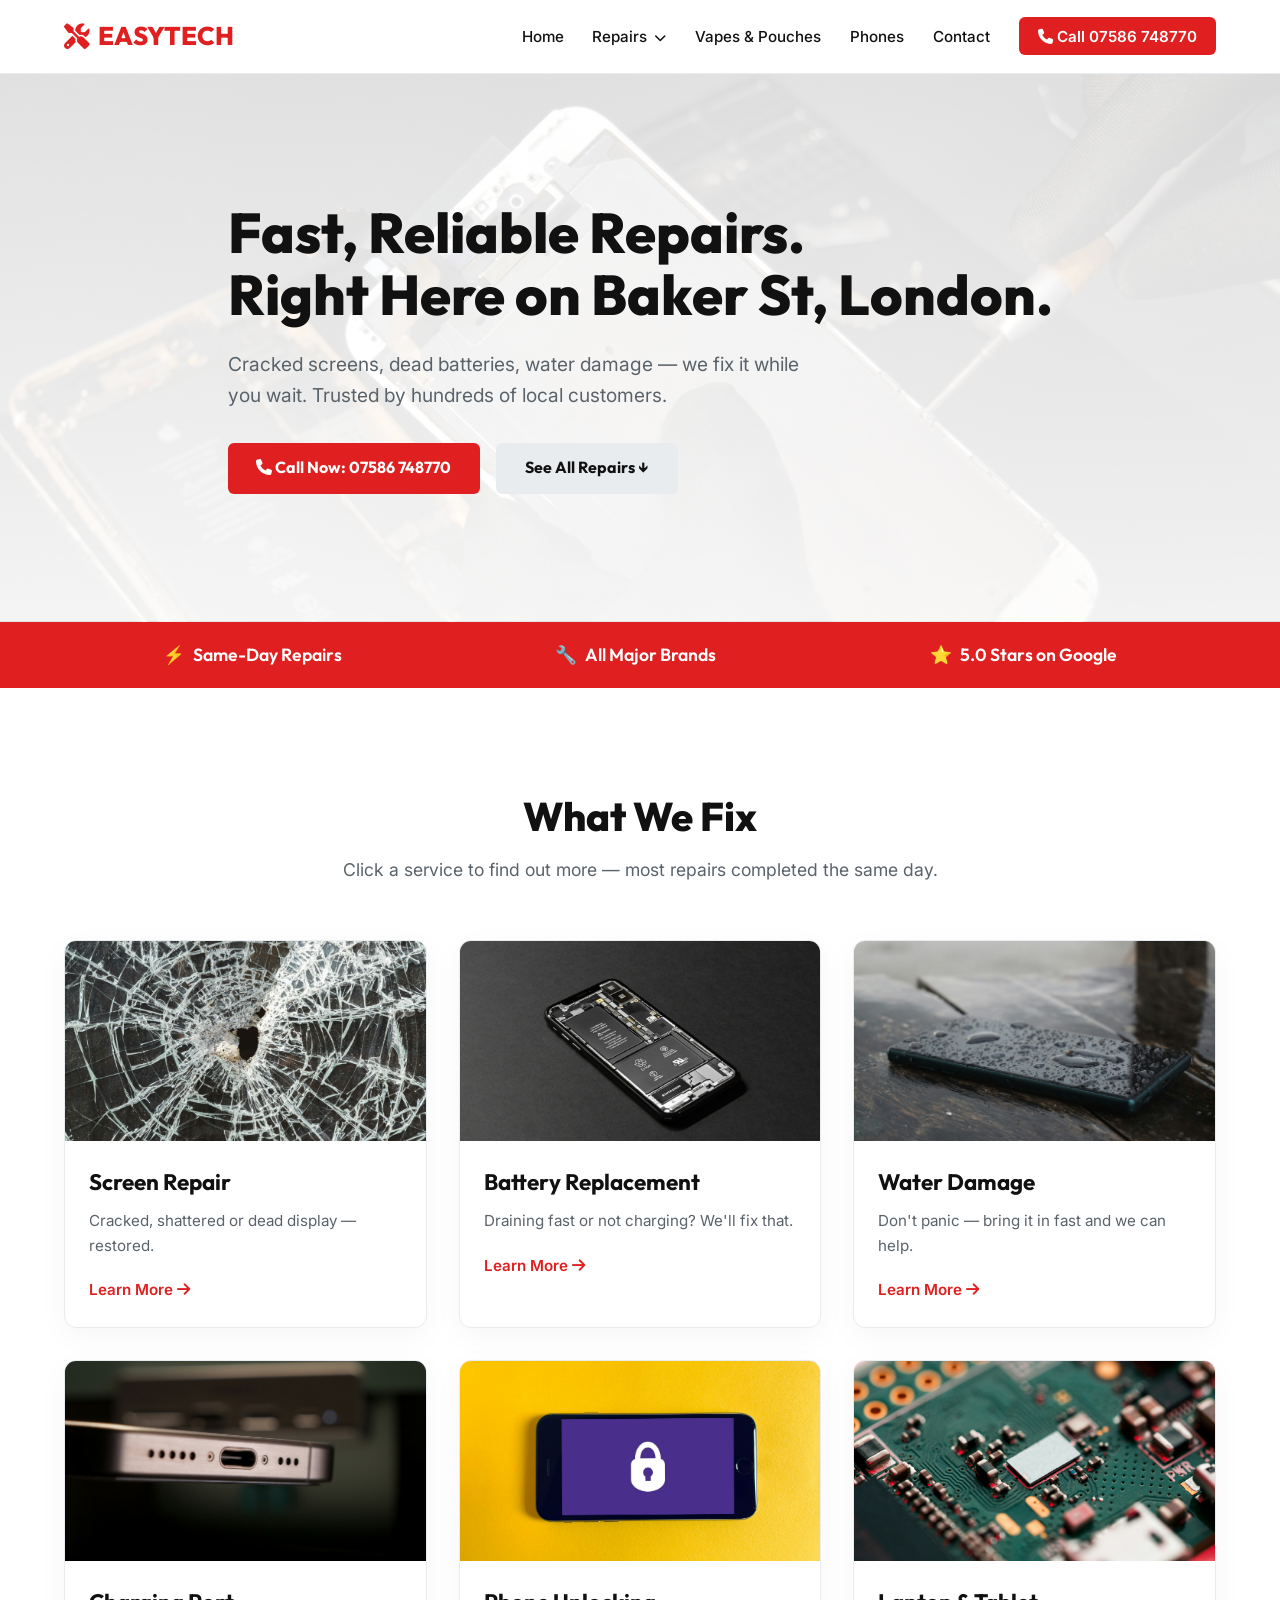
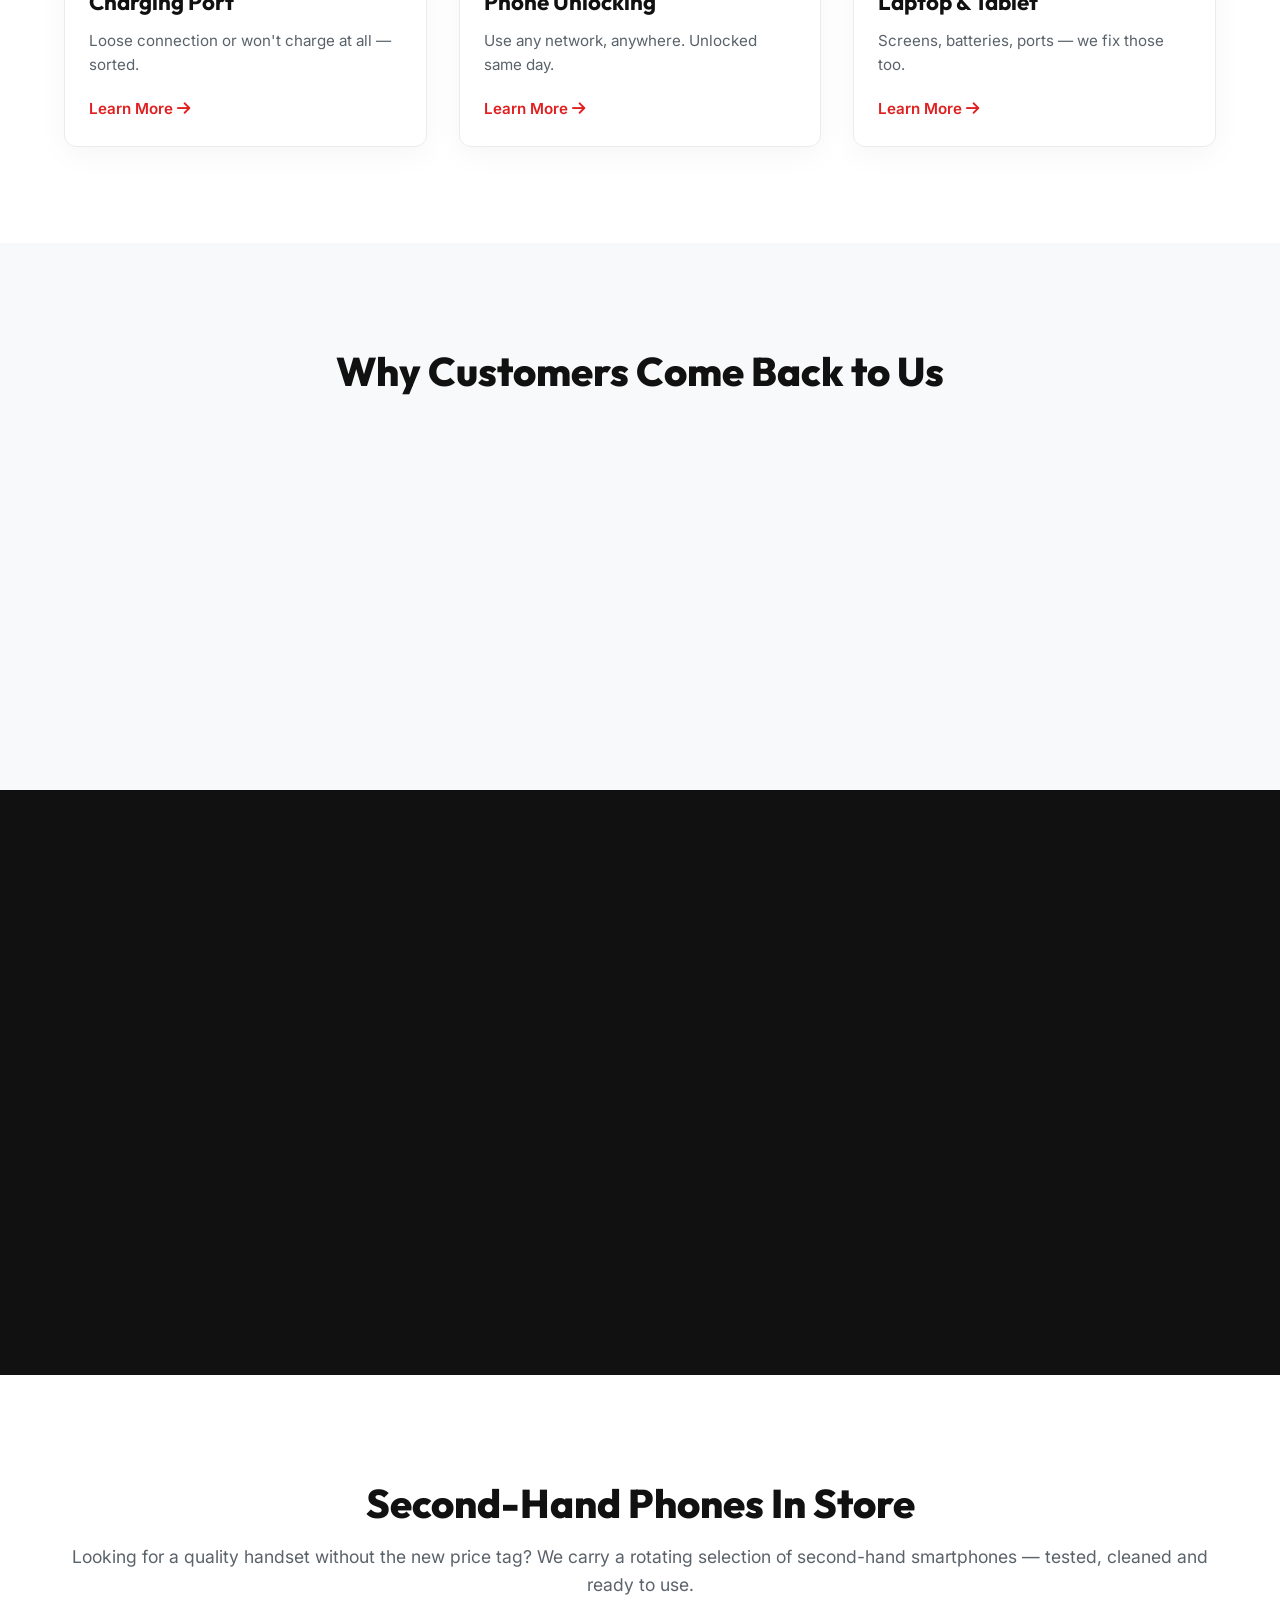
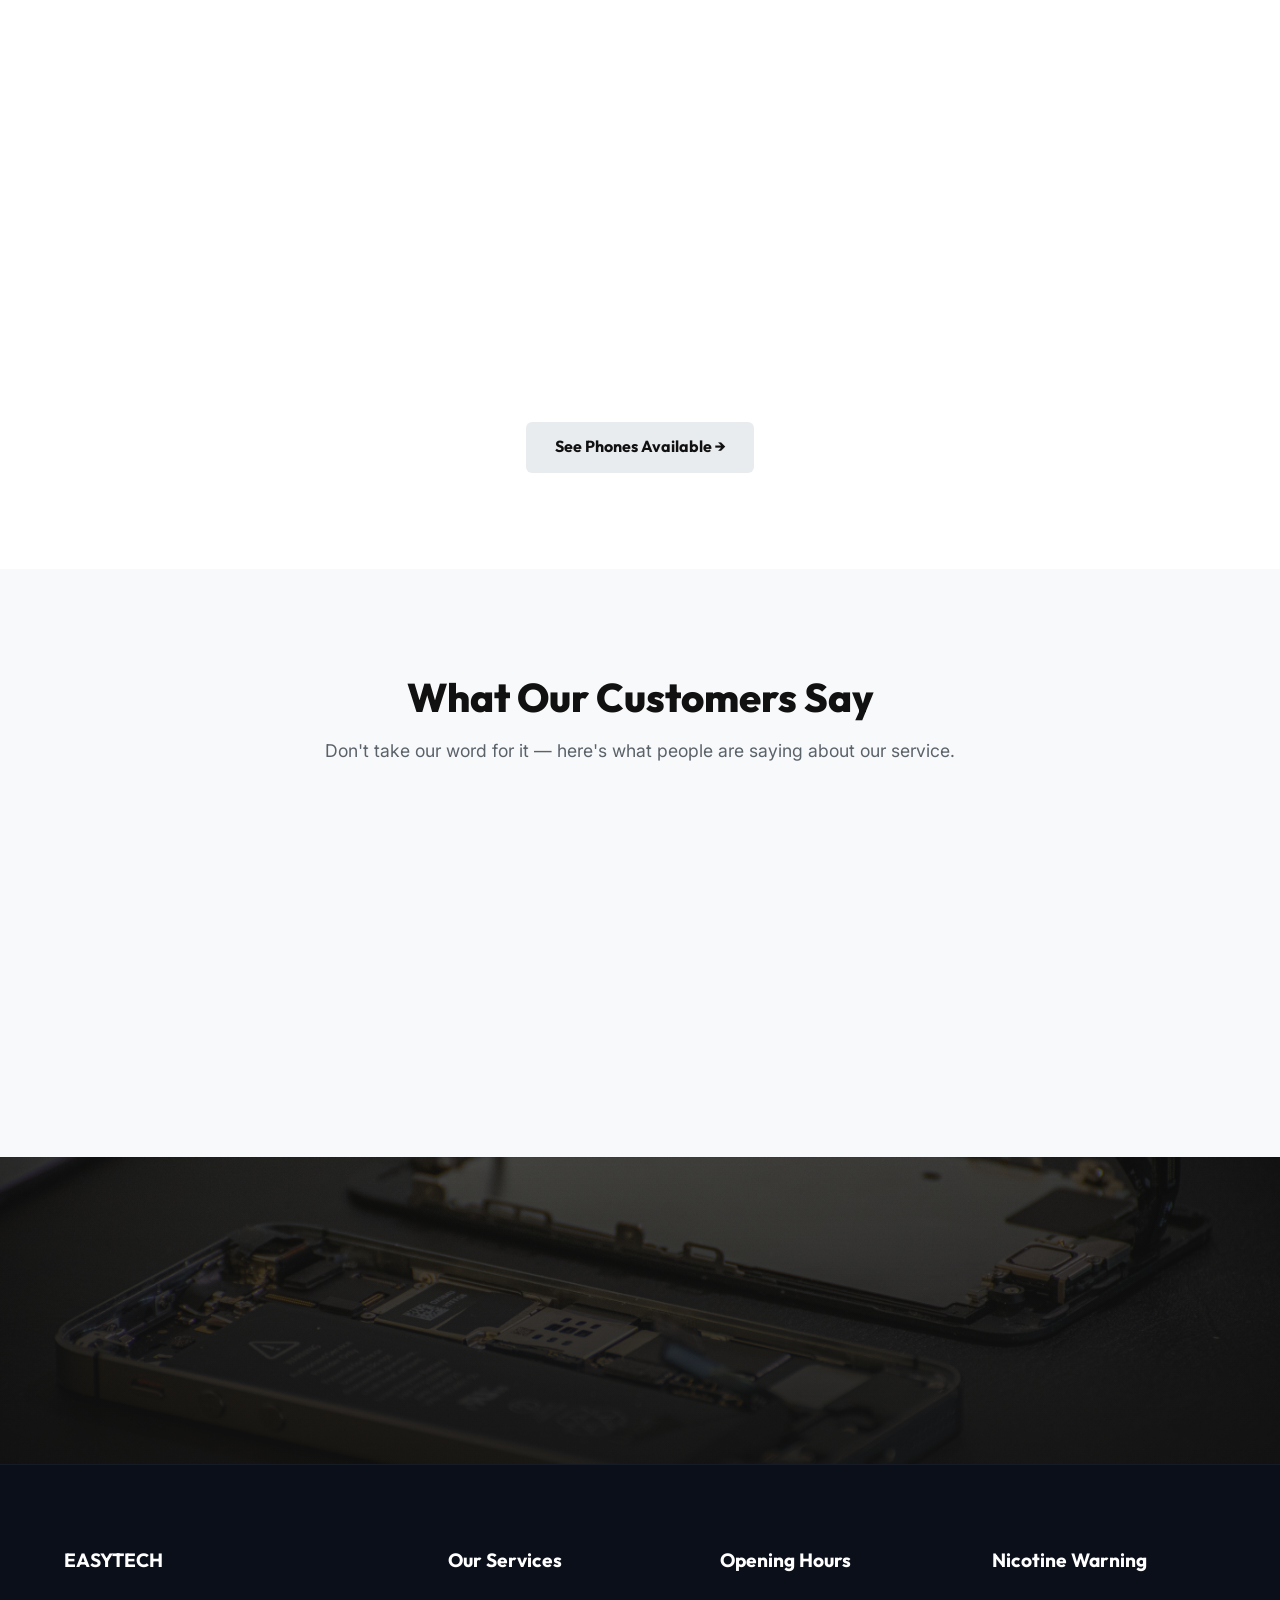
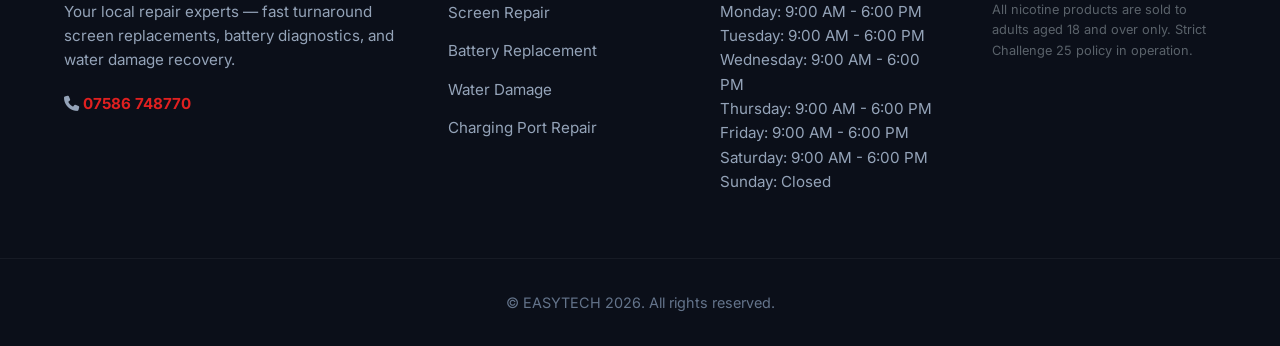
==== index.html @ 38d4f820 "Initial commit" ====
<!DOCTYPE html>
<html lang="en">
<head>
    <meta charset="UTF-8">
    <meta name="viewport" content="width=device-width, initial-scale=1.0">
    <title>Home | EASYTECH Tech Repairs Baker St, London</title>
    <link rel="stylesheet" href="styles.css">
    <link href="https://fonts.googleapis.com/css2?family=Inter:wght@300;400;500;600;700&family=Outfit:wght@400;500;600;700;800&display=swap" rel="stylesheet">
    <link rel="stylesheet" href="https://cdnjs.cloudflare.com/ajax/libs/font-awesome/6.4.0/css/all.min.css">
</head>
<body>

    <nav class="navbar">
        <div class="container nav-container">
            <a href="index.html" class="logo"><i class="fa-solid fa-screwdriver-wrench"></i> EASYTECH</a>
            <ul class="nav-links" id="navLinks">
                <li><a href="index.html">Home</a></li>
                <li class="dropdown">
                    <a href="#">Repairs <i class="fa-solid fa-chevron-down" style="font-size:0.75rem; margin-left:3px;"></i></a>
                    <ul class="dropdown-menu">
                        <li><a href="screen-repair.html">Screen Repair</a></li>
                        <li><a href="battery-replacement.html">Battery Replacement</a></li>
                        <li><a href="water-damage.html">Water Damage</a></li>
                        <li><a href="charging-port.html">Charging Port Repair</a></li>
                        <li><a href="phone-unlocking.html">Phone Unlocking</a></li>
                        <li><a href="laptop-tablet.html">Laptop & Tablet Repair</a></li>
                    </ul>
                </li>
                <li><a href="vapes-pouches.html">Vapes & Pouches</a></li>
                <li><a href="phones-in-store.html">Phones</a></li>
                <li><a href="contact.html">Contact</a></li>
                <li><a href="tel:07586748770" class="nav-cta"><i class="fa-solid fa-phone"></i> Call 07586 748770</a></li>
            </ul>
            <div class="hamburger" id="hamburger"><i class="fa-solid fa-bars"></i></div>
        </div>
    </nav>

    <section class="hero" style="background-image: linear-gradient(rgba(255,255,255,0.85), rgba(255,255,255,0.95)), url('repair-hero.jpg');">
        <div class="container hero-container-layout">
            <div class="hero-text reveal">
                <h1>Fast, Reliable Repairs.<br>Right Here on Baker St, London.</h1>
                <p class="subheadline">Cracked screens, dead batteries, water damage — we fix it while you wait. Trusted by hundreds of local customers.</p>
                <div class="hero-actions">
                    <a href="tel:07586748770" class="btn btn-primary"><i class="fa-solid fa-phone"></i> Call Now: 07586 748770</a>
                    <a href="#services" class="btn btn-secondary">See All Repairs ↓</a>
                </div>
            </div>
        </div>
    </section>

    <div class="trust-bar">
        <div class="container trust-grid">
            <div class="trust-item"><span class="trust-icon">⚡</span> Same-Day Repairs</div>
            <div class="trust-item"><span class="trust-icon">🔧</span> All Major Brands</div>
            <div class="trust-item"><span class="trust-icon">⭐</span> 5.0 Stars on Google</div>
        </div>
    </div>

    <section id="services" class="services-section">
        <div class="container">
            <h2 class="section-title">What We Fix</h2>
            <p class="section-subtitle">Click a service to find out more — most repairs completed the same day.</p>
            <div class="services-grid">
                <a href="screen-repair.html" class="service-card reveal">
                    <div class="card-img-container"><img src="cracked-screen.jpg" alt="Screen Repair"></div>
                    <div class="card-body">
                        <h3>Screen Repair</h3>
                        <p>Cracked, shattered or dead display — restored.</p>
                        <span class="card-link">Learn More <i class="fa-solid fa-arrow-right"></i></span>
                    </div>
                </a>
                <a href="battery-replacement.html" class="service-card reveal" style="transition-delay: 0.1s">
                    <div class="card-img-container"><img src="battery-repair.jpg" alt="Battery Replacement"></div>
                    <div class="card-body">
                        <h3>Battery Replacement</h3>
                        <p>Draining fast or not charging? We'll fix that.</p>
                        <span class="card-link">Learn More <i class="fa-solid fa-arrow-right"></i></span>
                    </div>
                </a>
                <a href="water-damage.html" class="service-card reveal" style="transition-delay: 0.2s">
                    <div class="card-img-container"><img src="water-damage.jpg" alt="Water Damage"></div>
                    <div class="card-body">
                        <h3>Water Damage</h3>
                        <p>Don't panic — bring it in fast and we can help.</p>
                        <span class="card-link">Learn More <i class="fa-solid fa-arrow-right"></i></span>
                    </div>
                </a>
                <a href="charging-port.html" class="service-card reveal">
                    <div class="card-img-container"><img src="charging-port.jpg" alt="Charging Port"></div>
                    <div class="card-body">
                        <h3>Charging Port</h3>
                        <p>Loose connection or won't charge at all — sorted.</p>
                        <span class="card-link">Learn More <i class="fa-solid fa-arrow-right"></i></span>
                    </div>
                </a>
                <a href="phone-unlocking.html" class="service-card reveal" style="transition-delay: 0.1s">
                    <div class="card-img-container"><img src="unlock-phone.jpg" alt="Phone Unlocking"></div>
                    <div class="card-body">
                        <h3>Phone Unlocking</h3>
                        <p>Use any network, anywhere. Unlocked same day.</p>
                        <span class="card-link">Learn More <i class="fa-solid fa-arrow-right"></i></span>
                    </div>
                </a>
                <a href="laptop-tablet.html" class="service-card reveal" style="transition-delay: 0.2s">
                    <div class="card-img-container"><img src="circuit-board.jpg" alt="Laptop & Tablet Repair"></div>
                    <div class="card-body">
                        <h3>Laptop & Tablet</h3>
                        <p>Screens, batteries, ports — we fix those too.</p>
                        <span class="card-link">Learn More <i class="fa-solid fa-arrow-right"></i></span>
                    </div>
                </a>
            </div>
        </div>
    </section>

    <section class="why-us bg-light">
        <div class="container">
            <h2 class="section-title">Why Customers Come Back to Us</h2>
            <div class="why-grid">
                <div class="why-card reveal">
                    <div class="why-icon">⚡</div>
                    <h3>Same-Day Service</h3>
                    <p>Most repairs are done within the hour. We know you can't be without your phone.</p>
                </div>
                <div class="why-card reveal" style="transition-delay: 0.1s">
                    <div class="why-icon">🔧</div>
                    <h3>Quality Parts Only</h3>
                    <p>We use premium replacement parts on every repair — no cheap substitutes.</p>
                </div>
                <div class="why-card reveal" style="transition-delay: 0.2s">
                    <div class="why-icon">⭐</div>
                    <h3>No Fix, No Fee</h3>
                    <p>We diagnose for free. If we can't fix it, you don't pay a penny.</p>
                </div>
            </div>
        </div>
    </section>

    <section class="vapes-teaser bg-dark">
        <div class="container vapes-teaser-grid reveal">
            <div class="vapes-teaser-text">
                <span class="badge">In Store Products</span>
                <h2>Vapes & Nicotine Pouches</h2>
                <p>We stock all the major brands — Lost Mary, IVG, Elf, Nordic Spirit, Velo, Pablo, ZYN and more. Smoke-free alternatives and disposable vapes available in store.</p>
                <a href="vapes-pouches.html" class="btn btn-primary">Browse What's In Store →</a>
                <p class="disclaimer">Nicotine products are for adults aged 18 and over only. Challenge 25 policy in operation.</p>
            </div>
            <div class="vapes-teaser-images">
                <img src="Lost Mary reuse.jpg" alt="Lost Mary Vapes" class="rounded">
                <img src="IVG Reuse 1.jpg" alt="IVG Vapes" class="rounded">
            </div>
        </div>
    </section>

    <section class="phones-teaser">
        <div class="container text-center">
            <h2 class="section-title">Second-Hand Phones In Store</h2>
            <p class="section-subtitle">Looking for a quality handset without the new price tag? We carry a rotating selection of second-hand smartphones — tested, cleaned and ready to use.</p>
            <div class="phones-teaser-grid reveal">
                <div class="phone-teaser-card"><img src="Iphone 17 pro max.webp" alt="iPhone 17 Pro Max"><h4>iPhone 17 Pro Max</h4></div>
                <div class="phone-teaser-card"><img src="Samsung s26 ultra.webp" alt="Samsung S26 Ultra"><h4>Samsung S26 Ultra</h4></div>
                <div class="phone-teaser-card"><img src="Google Pixel 10a.webp" alt="Google Pixel 10a"><h4>Google Pixel 10a</h4></div>
            </div>
            <a href="phones-in-store.html" class="btn btn-secondary mt-4">See Phones Available →</a>
        </div>
    </section>

    <section class="reviews bg-light">
        <div class="container">
            <h2 class="section-title">What Our Customers Say</h2>
            <p class="section-subtitle">Don't take our word for it — here's what people are saying about our service.</p>
            <div class="reviews-grid">
                <div class="review-card reveal">
                    <p>"Excellent service! They replaced my cracked iPhone screen in less than 30 minutes. Extremely professional staff and reasonable prices."</p>
                    <div class="reviewer">- Sarah M. <span class="stars">⭐⭐⭐⭐⭐</span></div>
                </div>
                <div class="review-card reveal" style="transition-delay: 0.1s">
                    <p>"I thought my phone was completely dead after dropping it in water, but these guys saved it. Free diagnostic and very honest advice."</p>
                    <div class="reviewer">- David L. <span class="stars">⭐⭐⭐⭐⭐</span></div>
                </div>
                <div class="review-card reveal" style="transition-delay: 0.2s">
                    <p>"Great place for both phone repairs and vape products. Helpful staff and wide variety of products in stock. Highly recommended."</p>
                    <div class="reviewer">- James K. <span class="stars">⭐⭐⭐⭐⭐</span></div>
                </div>
            </div>
        </div>
    </section>

    <section class="final-cta bg-dark text-center" style="background-image: linear-gradient(rgba(17,17,17,0.7), rgba(17,17,17,0.9)), url('technician.jpg'); background-size: cover; background-position: center;">
        <div class="container reveal">
            <h2>Ready to Get Your Device Fixed?</h2>
            <p>Walk in or call ahead — we'll have it sorted before you know it.</p>
            <a href="tel:07586748770" class="btn btn-primary"><i class="fa-solid fa-phone"></i> Call 07586 748770</a>
        </div>
    </section>

    <footer class="footer">
        <div class="container footer-grid">
            <div class="footer-col">
                <h3>EASYTECH</h3>
                <p>Your local repair experts — fast turnaround screen replacements, battery diagnostics, and water damage recovery.</p>
                <p class="phone-display"><i class="fa-solid fa-phone"></i> <a href="tel:07586748770">07586 748770</a></p>
            </div>
            <div class="footer-col">
                <h3>Our Services</h3>
                <ul class="footer-links">
                    <li><a href="screen-repair.html">Screen Repair</a></li>
                    <li><a href="battery-replacement.html">Battery Replacement</a></li>
                    <li><a href="water-damage.html">Water Damage</a></li>
                    <li><a href="charging-port.html">Charging Port Repair</a></li>
                </ul>
            </div>
            <div class="footer-col">
                <h3>Opening Hours</h3>
                <p class="hours-display">Monday: 9:00 AM - 6:00 PM<br>Tuesday: 9:00 AM - 6:00 PM<br>Wednesday: 9:00 AM - 6:00 PM<br>Thursday: 9:00 AM - 6:00 PM<br>Friday: 9:00 AM - 6:00 PM<br>Saturday: 9:00 AM - 6:00 PM<br>Sunday: Closed</p>
            </div>
            <div class="footer-col">
                <h3>Nicotine Warning</h3>
                <p style="font-size: 0.8rem; color: var(--text-muted);">
                    All nicotine products are sold to adults aged 18 and over only. Strict Challenge 25 policy in operation.
                </p>
            </div>
        </div>
        <div class="footer-bottom">
            <div class="container text-center">
                <p>&copy; EASYTECH 2026. All rights reserved.</p>
            </div>
        </div>
    </footer>
    <script src="script.js"></script>
</body>
</html>
---- styles.css ----
:root {
    --bg-main: #ffffff;
    --bg-card: #ffffff;
    --bg-alternate: #f8f9fa;
    --text-main: #111111;
    --text-muted: #5a626a;
    --border-color: #e9ecef;
    --primary: #e02020;
    --primary-hover: #c01010;
    --primary-glow: rgba(224, 32, 32, 0.15);
    --shadow: 0 8px 30px rgba(0, 0, 0, 0.04);
    --font-heading: 'Outfit', sans-serif;
    --font-body: 'Inter', sans-serif;
    --bg-dark: #111111;
    --text-light: #ffffff;
}

* {
    box-sizing: border-box;
    margin: 0;
    padding: 0;
}

body {
    font-family: var(--font-body);
    background-color: var(--bg-main);
    color: var(--text-main);
    line-height: 1.6;
}

.container {
    max-width: 1200px;
    margin: 0 auto;
    padding: 0 1.5rem;
}

.text-center { text-align: center; }
.mt-4 { margin-top: 1.5rem; }
.mt-6 { margin-top: 3.5rem; }
.bg-light { background-color: var(--bg-alternate); }
.bg-dark { background-color: var(--bg-dark); color: var(--text-light); }
.rounded { border-radius: 12px; }

/* Navbar styling */
.navbar {
    position: sticky;
    top: 0;
    background-color: rgba(255, 255, 255, 0.95);
    backdrop-filter: blur(8px);
    z-index: 1000;
    border-bottom: 1px solid var(--border-color);
    padding: 1rem 0;
}

.nav-container {
    display: flex;
    justify-content: space-between;
    align-items: center;
}

.logo {
    font-family: var(--font-heading);
    font-size: 1.6rem;
    font-weight: 800;
    color: var(--primary);
    text-decoration: none;
    display: flex;
    align-items: center;
    gap: 8px;
}

.nav-links {
    display: flex;
    list-style: none;
    gap: 1.8rem;
    align-items: center;
}

.nav-links a {
    text-decoration: none;
    color: var(--text-main);
    font-weight: 500;
    font-size: 0.95rem;
    transition: color 0.2s ease;
}

.nav-links a:hover {
    color: var(--primary);
}

.nav-cta {
    background-color: var(--primary);
    color: var(--text-light) !important;
    padding: 0.6rem 1.2rem;
    border-radius: 6px;
    font-weight: 600 !important;
    transition: background-color 0.2s ease, transform 0.2s ease !important;
}

.nav-cta:hover {
    background-color: var(--primary-hover);
    transform: translateY(-1px);
}

.hamburger {
    display: none;
    font-size: 1.5rem;
    cursor: pointer;
    color: var(--text-main);
}

/* Dropdown Menu */
.dropdown {
    position: relative;
}

.dropdown-menu {
    position: absolute;
    top: 100%;
    left: 50%;
    transform: translateX(-50%) translateY(10px);
    background-color: var(--bg-card);
    border: 1px solid var(--border-color);
    box-shadow: 0 10px 30px rgba(0,0,0,0.08);
    border-radius: 8px;
    list-style: none;
    min-width: 200px;
    opacity: 0;
    visibility: hidden;
    transition: all 0.25s ease;
    padding: 0.5rem 0;
    margin-top: 10px;
}

.dropdown-menu a {
    padding: 0.6rem 1.2rem;
    display: block;
    font-size: 0.9rem;
}

.dropdown-menu a:hover {
    background-color: var(--bg-alternate);
}

.dropdown:hover .dropdown-menu {
    opacity: 1;
    visibility: visible;
    transform: translateX(-50%) translateY(0);
}

/* Buttons */
.btn {
    display: inline-block;
    padding: 0.8rem 1.8rem;
    border-radius: 6px;
    font-family: var(--font-heading);
    font-weight: 700;
    text-decoration: none;
    cursor: pointer;
    transition: all 0.2s ease;
    border: none;
}

.btn-primary {
    background-color: var(--primary);
    color: var(--text-light);
}

.btn-primary:hover {
    background-color: var(--primary-hover);
    transform: translateY(-2px);
    box-shadow: 0 5px 15px rgba(224, 32, 32, 0.3);
}

.btn-secondary {
    background-color: var(--border-color);
    color: var(--text-main);
}

.btn-secondary:hover {
    background-color: #d1d5db;
    transform: translateY(-2px);
}

/* Hero Section */
.hero {
    padding: 8rem 0;
    background-size: cover;
    background-position: center;
    background-repeat: no-repeat;
    min-height: 60vh;
    display: flex;
    align-items: center;
}

.hero-text h1 {
    font-family: var(--font-heading);
    font-size: 3.5rem;
    line-height: 1.1;
    color: var(--text-main);
    margin-bottom: 1.5rem;
    font-weight: 800;
}

.subheadline {
    font-size: 1.2rem;
    color: var(--text-muted);
    max-width: 600px;
    margin-bottom: 2rem;
}

.hero-actions {
    display: flex;
    gap: 1rem;
}

/* Trust Bar */
.trust-bar {
    background-color: var(--primary);
    color: var(--text-light);
    padding: 1.2rem 0;
    font-family: var(--font-heading);
    font-weight: 600;
}

.trust-grid {
    display: flex;
    justify-content: space-around;
    align-items: center;
    flex-wrap: wrap;
    gap: 1rem;
}

.trust-item {
    display: flex;
    align-items: center;
    gap: 8px;
    font-size: 1.1rem;
}

/* Sections General */
section {
    padding: 6rem 0;
}

.section-title {
    font-family: var(--font-heading);
    font-size: 2.5rem;
    font-weight: 800;
    margin-bottom: 0.5rem;
    text-align: center;
}

.section-subtitle {
    text-align: center;
    color: var(--text-muted);
    margin-bottom: 3.5rem;
    font-size: 1.1rem;
}

/* Services Grid */
.services-grid {
    display: grid;
    grid-template-columns: repeat(auto-fit, minmax(320px, 1fr));
    gap: 2rem;
}

.service-card {
    background-color: var(--bg-card);
    border: 1px solid var(--border-color);
    border-radius: 12px;
    overflow: hidden;
    text-decoration: none;
    color: var(--text-main);
    box-shadow: var(--shadow);
    transition: transform 0.25s ease, border-color 0.25s ease, box-shadow 0.25s ease;
}

.service-card:hover {
    transform: translateY(-5px);
    border-color: var(--primary);
    box-shadow: 0 12px 40px rgba(0,0,0,0.06);
}

.card-img-container {
    height: 200px;
    overflow: hidden;
}

.card-img-container img {
    width: 100%;
    height: 100%;
    object-fit: cover;
    transition: transform 0.3s ease;
}

.service-card:hover .card-img-container img {
    transform: scale(1.04);
}

.card-body {
    padding: 1.5rem;
}

.card-body h3 {
    font-family: var(--font-heading);
    font-size: 1.4rem;
    margin-bottom: 0.5rem;
    font-weight: 700;
}

.card-body p {
    color: var(--text-muted);
    font-size: 0.95rem;
    margin-bottom: 1.2rem;
}

.card-link {
    color: var(--primary);
    font-weight: 600;
    font-size: 0.95rem;
}

/* Why Us */
.why-grid {
    display: grid;
    grid-template-columns: repeat(3, 1fr);
    gap: 2.5rem;
}

.why-card {
    background-color: var(--bg-card);
    border: 1px solid var(--border-color);
    padding: 2.5rem 1.8rem;
    border-radius: 12px;
    text-align: center;
    box-shadow: var(--shadow);
}

.why-icon {
    font-size: 2.5rem;
    margin-bottom: 1rem;
}

.why-card h3 {
    font-family: var(--font-heading);
    font-size: 1.4rem;
    margin-bottom: 0.8rem;
    font-weight: 700;
}

.why-card p {
    color: var(--text-muted);
    font-size: 0.95rem;
}

/* Vapes Teaser */
.vapes-teaser-grid {
    display: grid;
    grid-template-columns: 1.1fr 0.9fr;
    gap: 4rem;
    align-items: center;
}

.vapes-teaser-text h2 {
    font-family: var(--font-heading);
    font-size: 2.8rem;
    font-weight: 800;
    margin-top: 1rem;
    margin-bottom: 1.2rem;
    line-height: 1.15;
}

.badge {
    background-color: rgba(224,32,32,0.1);
    color: var(--primary);
    padding: 0.3rem 0.8rem;
    border-radius: 20px;
    font-size: 0.8rem;
    font-weight: 700;
    text-transform: uppercase;
    display: inline-block;
    border: 1px solid rgba(224,32,32,0.2);
}

.vapes-teaser-text p {
    font-size: 1.1rem;
    color: #e5e7eb;
    margin-bottom: 1.8rem;
}

.vapes-teaser-images {
    display: flex;
    gap: 1.5rem;
}

.vapes-teaser-images img {
    width: 48%;
    height: 250px;
    object-fit: cover;
    border: 1px solid rgba(255,255,255,0.1);
}

.disclaimer {
    font-size: 0.8rem;
    color: #9ca3af;
    margin-top: 1.5rem;
}

/* Phones Teaser */
.phones-teaser-grid {
    display: flex;
    justify-content: center;
    gap: 2rem;
    margin: 3rem 0;
    flex-wrap: wrap;
}

.phone-teaser-card {
    background-color: var(--bg-alternate);
    border: 1px solid var(--border-color);
    padding: 1.8rem;
    border-radius: 12px;
    width: 250px;
    text-align: center;
}

.phone-teaser-card img {
    height: 180px;
    object-fit: contain;
    margin-bottom: 1.2rem;
}

.phone-teaser-card h4 {
    font-family: var(--font-heading);
    font-size: 1.1rem;
    font-weight: 600;
}

/* Reviews */
.reviews-grid {
    display: grid;
    grid-template-columns: repeat(3, 1fr);
    gap: 2rem;
}

.review-card {
    background-color: var(--bg-card);
    border: 1px solid var(--border-color);
    padding: 2.2rem 1.8rem;
    border-radius: 12px;
    box-shadow: var(--shadow);
    display: flex;
    flex-direction: column;
    justify-content: space-between;
}

.review-card p {
    font-style: italic;
    color: var(--text-muted);
    font-size: 1rem;
    margin-bottom: 1.5rem;
}

.reviewer {
    font-family: var(--font-heading);
    font-weight: 600;
    font-size: 0.95rem;
    display: flex;
    justify-content: space-between;
    align-items: center;
    border-top: 1px solid var(--border-color);
    padding-top: 1rem;
}

.stars {
    color: #fbbf24;
}

/* Service Detail pages */
.service-hero {
    padding: 9rem 0 6rem;
    background-size: cover;
    background-position: center;
}

.service-hero h1 {
    font-family: var(--font-heading);
    font-size: 3.5rem;
    font-weight: 800;
    margin-bottom: 1rem;
}

.details-grid {
    display: grid;
    grid-template-columns: 1.1fr 0.9fr;
    gap: 4rem;
    align-items: center;
}

.details-text h2 {
    font-family: var(--font-heading);
    font-size: 2.2rem;
    font-weight: 800;
    margin-bottom: 1.2rem;
}

.details-text p {
    color: var(--text-muted);
    font-size: 1.05rem;
    margin-bottom: 2rem;
}

.symptoms-list {
    list-style: none;
}

.symptoms-list li {
    display: flex;
    align-items: center;
    gap: 10px;
    margin-bottom: 0.8rem;
    color: var(--text-muted);
    font-size: 1rem;
}

.symptoms-list i {
    color: var(--primary);
}

.details-image img {
    width: 100%;
    height: auto;
    object-fit: cover;
}

.gallery-grid {
    display: flex;
    gap: 2rem;
    justify-content: center;
    margin-top: 2rem;
    flex-wrap: wrap;
}

.gallery-card {
    background-color: var(--bg-card);
    border: 1px solid var(--border-color);
    border-radius: 12px;
    overflow: hidden;
    width: 280px;
    box-shadow: var(--shadow);
    text-align: center;
    padding-bottom: 1rem;
}

.gallery-card img {
    width: 100%;
    height: 200px;
    object-fit: cover;
    margin-bottom: 0.8rem;
}

.gallery-card .label {
    font-family: var(--font-heading);
    font-weight: 700;
    color: var(--primary);
}

.cta-banner {
    padding: 5rem 0;
}

.cta-banner h2 {
    font-family: var(--font-heading);
    font-size: 2.2rem;
    font-weight: 800;
    margin-bottom: 1rem;
}

.cta-banner p {
    font-size: 1.1rem;
    margin-bottom: 1.8rem;
    opacity: 0.9;
}

/* Vapes & Pouches Products Showcase */
.products-showcase {
    padding: 6rem 0;
}

.brands-grid {
    display: flex;
    flex-wrap: wrap;
    gap: 2rem;
    justify-content: center;
    margin-top: 2rem;
}

.brand-card {
    background-color: var(--bg-card);
    border: 1px solid var(--border-color);
    border-radius: 12px;
    padding: 2rem 1.5rem;
    width: 200px;
    text-align: center;
    box-shadow: var(--shadow);
    transition: transform 0.2s ease, border-color 0.2s ease;
}

.brand-card:hover {
    transform: translateY(-3px);
    border-color: var(--primary);
}

.brand-card img {
    height: 120px;
    object-fit: contain;
    margin-bottom: 1rem;
}

.brand-card h3 {
    font-family: var(--font-heading);
    font-size: 1.2rem;
    font-weight: 700;
}

.grid-2 .brand-card {
    width: 280px;
}

/* Phones Showcase */
.phones-showcase {
    padding: 6rem 0;
}

.intro-copy {
    max-width: 700px;
    margin: 0 auto 3.5rem;
    font-size: 1.15rem;
    color: var(--text-muted);
}

.phones-grid {
    display: flex;
    flex-wrap: wrap;
    gap: 2rem;
    justify-content: center;
}

.phone-card {
    background-color: var(--bg-card);
    border: 1px solid var(--border-color);
    border-radius: 12px;
    padding: 2.5rem 2rem;
    width: 280px;
    text-align: center;
    box-shadow: var(--shadow);
    transition: transform 0.2s ease, border-color 0.2s ease;
}

.phone-card:hover {
    transform: translateY(-3px);
    border-color: var(--primary);
}

.phone-card img {
    height: 200px;
    object-fit: contain;
    margin-bottom: 1.5rem;
}

.phone-card h3 {
    font-family: var(--font-heading);
    font-size: 1.3rem;
    font-weight: 700;
    margin-bottom: 1rem;
}

/* Contact page details */
.contact-grid {
    display: grid;
    grid-template-columns: 1.15fr 0.85fr;
    gap: 4rem;
    align-items: flex-start;
}

.contact-info h2 {
    font-family: var(--font-heading);
    font-size: 2.2rem;
    font-weight: 800;
    margin-bottom: 1.5rem;
}

.contact-item {
    font-size: 1.1rem;
    margin-bottom: 1.2rem;
}

.contact-item a {
    color: var(--primary);
    text-decoration: none;
    font-weight: 700;
}

.hours-list {
    margin-top: 0.5rem;
    font-size: 1.05rem;
    color: var(--text-muted);
    line-height: 1.8;
}

.contact-map {
    border: 1px solid var(--border-color);
    border-radius: 12px;
    overflow: hidden;
    box-shadow: var(--shadow);
}

/* Footer Section */
.footer {
    background-color: #0b0f19;
    color: #94a3b8;
    padding: 5rem 0 0;
    border-top: 1px solid rgba(255,255,255,0.05);
}

.footer-grid {
    display: grid;
    grid-template-columns: 1.5fr 1fr 1fr 1fr;
    gap: 3rem;
    padding-bottom: 4rem;
}

.footer-col h3 {
    font-family: var(--font-heading);
    font-size: 1.2rem;
    color: var(--text-light);
    margin-bottom: 1.5rem;
    font-weight: 700;
}

.footer-col p {
    font-size: 0.95rem;
    line-height: 1.6;
}

.phone-display {
    margin-top: 1.2rem;
    font-size: 1.15rem;
    font-weight: 700;
}

.phone-display a {
    color: var(--primary);
    text-decoration: none;
}

.footer-links {
    list-style: none;
}

.footer-links li {
    margin-bottom: 0.8rem;
}

.footer-links a {
    color: #94a3b8;
    text-decoration: none;
    font-size: 0.95rem;
    transition: color 0.2s ease;
}

.footer-links a:hover {
    color: var(--primary);
}

.hours-display {
    font-size: 0.95rem;
    line-height: 1.8;
}

.footer-bottom {
    border-top: 1px solid rgba(255,255,255,0.05);
    padding: 2rem 0;
    color: #64748b;
    font-size: 0.9rem;
}

/* Animations */
.reveal {
    opacity: 0;
    transform: translateY(20px);
    transition: all 0.6s ease;
}

.reveal.active {
    opacity: 1;
    transform: translateY(0);
}

/* Responsive Grid and Menu collapse */
@media (max-width: 992px) {
    .hero-text h1 { font-size: 2.8rem; }
    .why-grid, .reviews-grid, .footer-grid { grid-template-columns: 1fr 1fr; }
    .vapes-teaser-grid, .details-grid, .contact-grid { grid-template-columns: 1fr; gap: 2.5rem; }
    .vapes-teaser-images { justify-content: center; }
}

@media (max-width: 768px) {
    .nav-links {
        display: none;
        flex-direction: column;
        width: 100%;
        position: absolute;
        top: 100%;
        left: 0;
        background-color: var(--bg-card);
        border-bottom: 1px solid var(--border-color);
        padding: 1.5rem;
        box-shadow: 0 10px 20px rgba(0,0,0,0.05);
    }
    
    .nav-links.active {
        display: flex;
    }
    
    .dropdown-menu {
        position: static;
        transform: none;
        opacity: 1;
        visibility: visible;
        box-shadow: none;
        border: none;
        width: 100%;
        text-align: center;
        margin-top: 0;
    }
    
    .dropdown:hover .dropdown-menu {
        transform: none;
    }
    
    .hamburger { display: block; }
    
    .hero-text h1 { font-size: 2.2rem; }
    .why-grid, .reviews-grid, .footer-grid, .trust-grid { grid-template-columns: 1fr; }
    .trust-grid { align-items: flex-start; padding-left: 2rem; }
    .hero-actions { flex-direction: column; }
    .vapes-teaser-images { flex-direction: column; }
    .vapes-teaser-images img { width: 100%; }
}
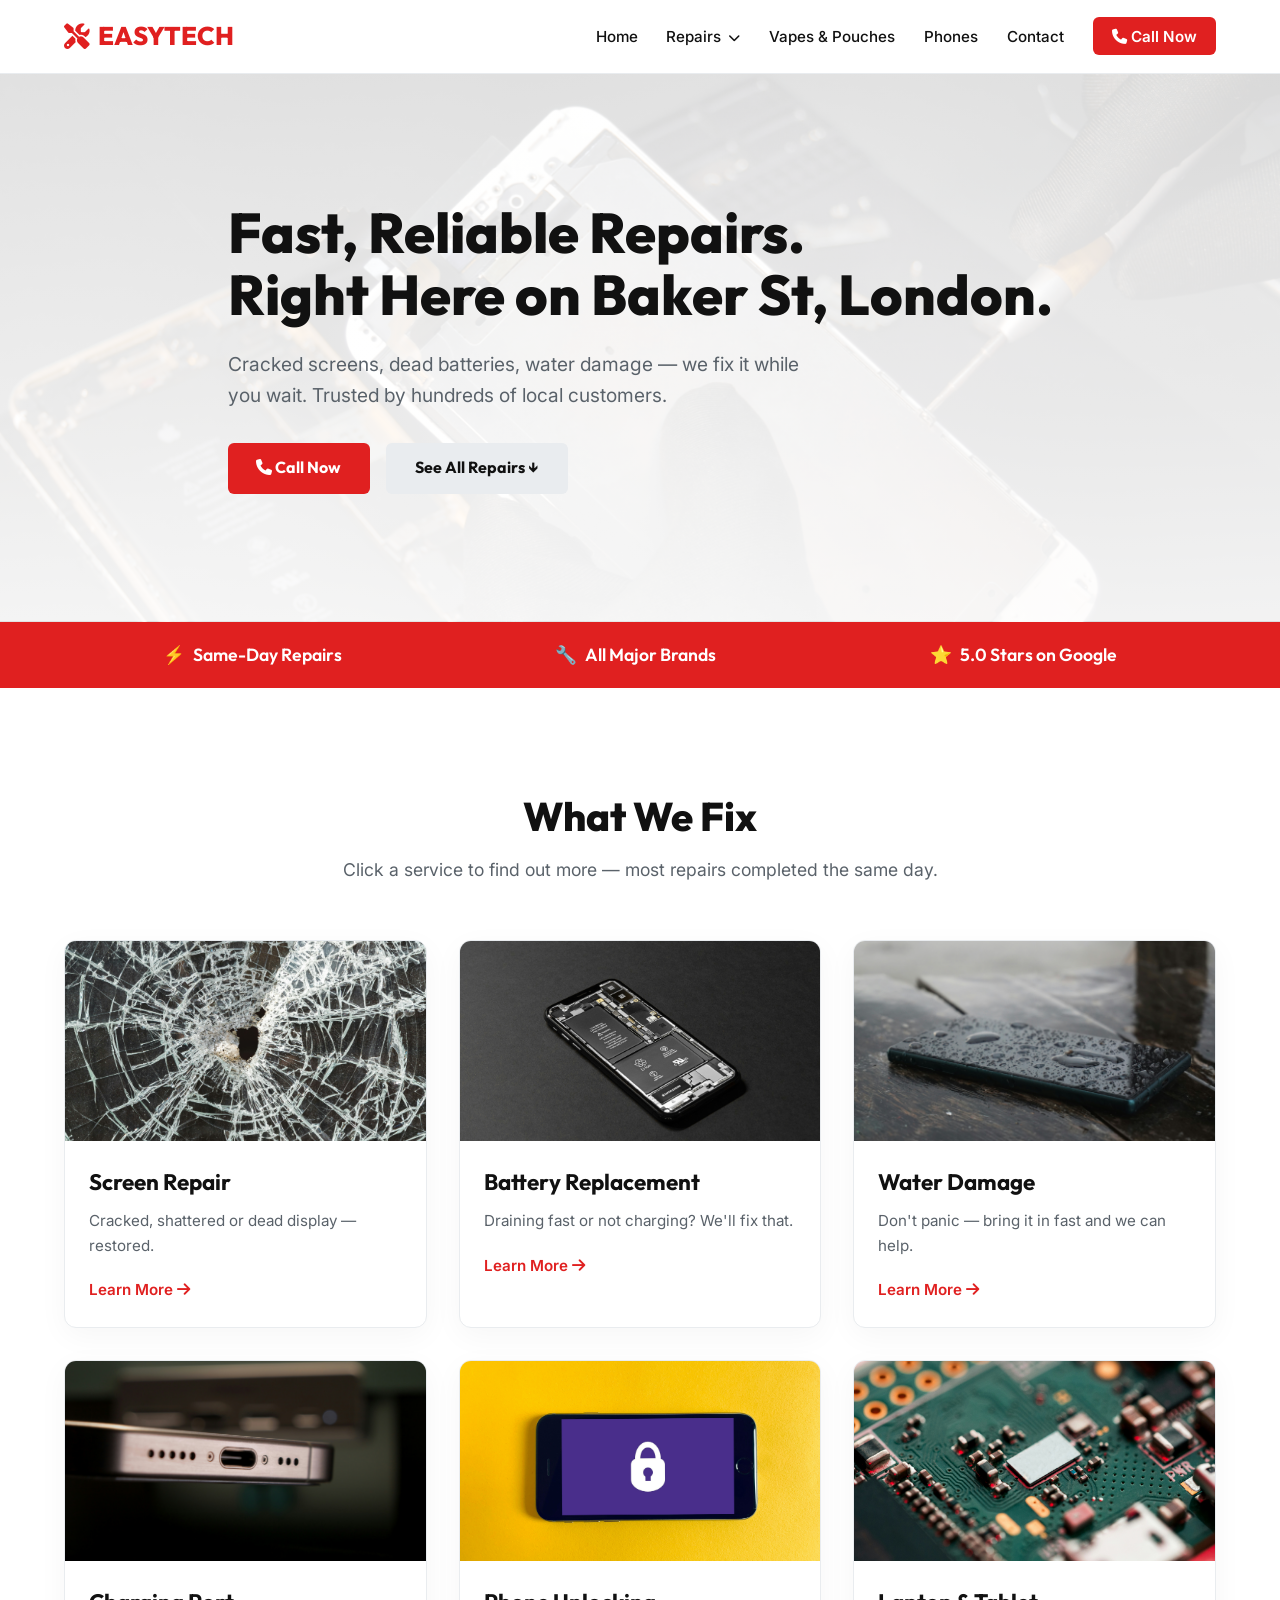
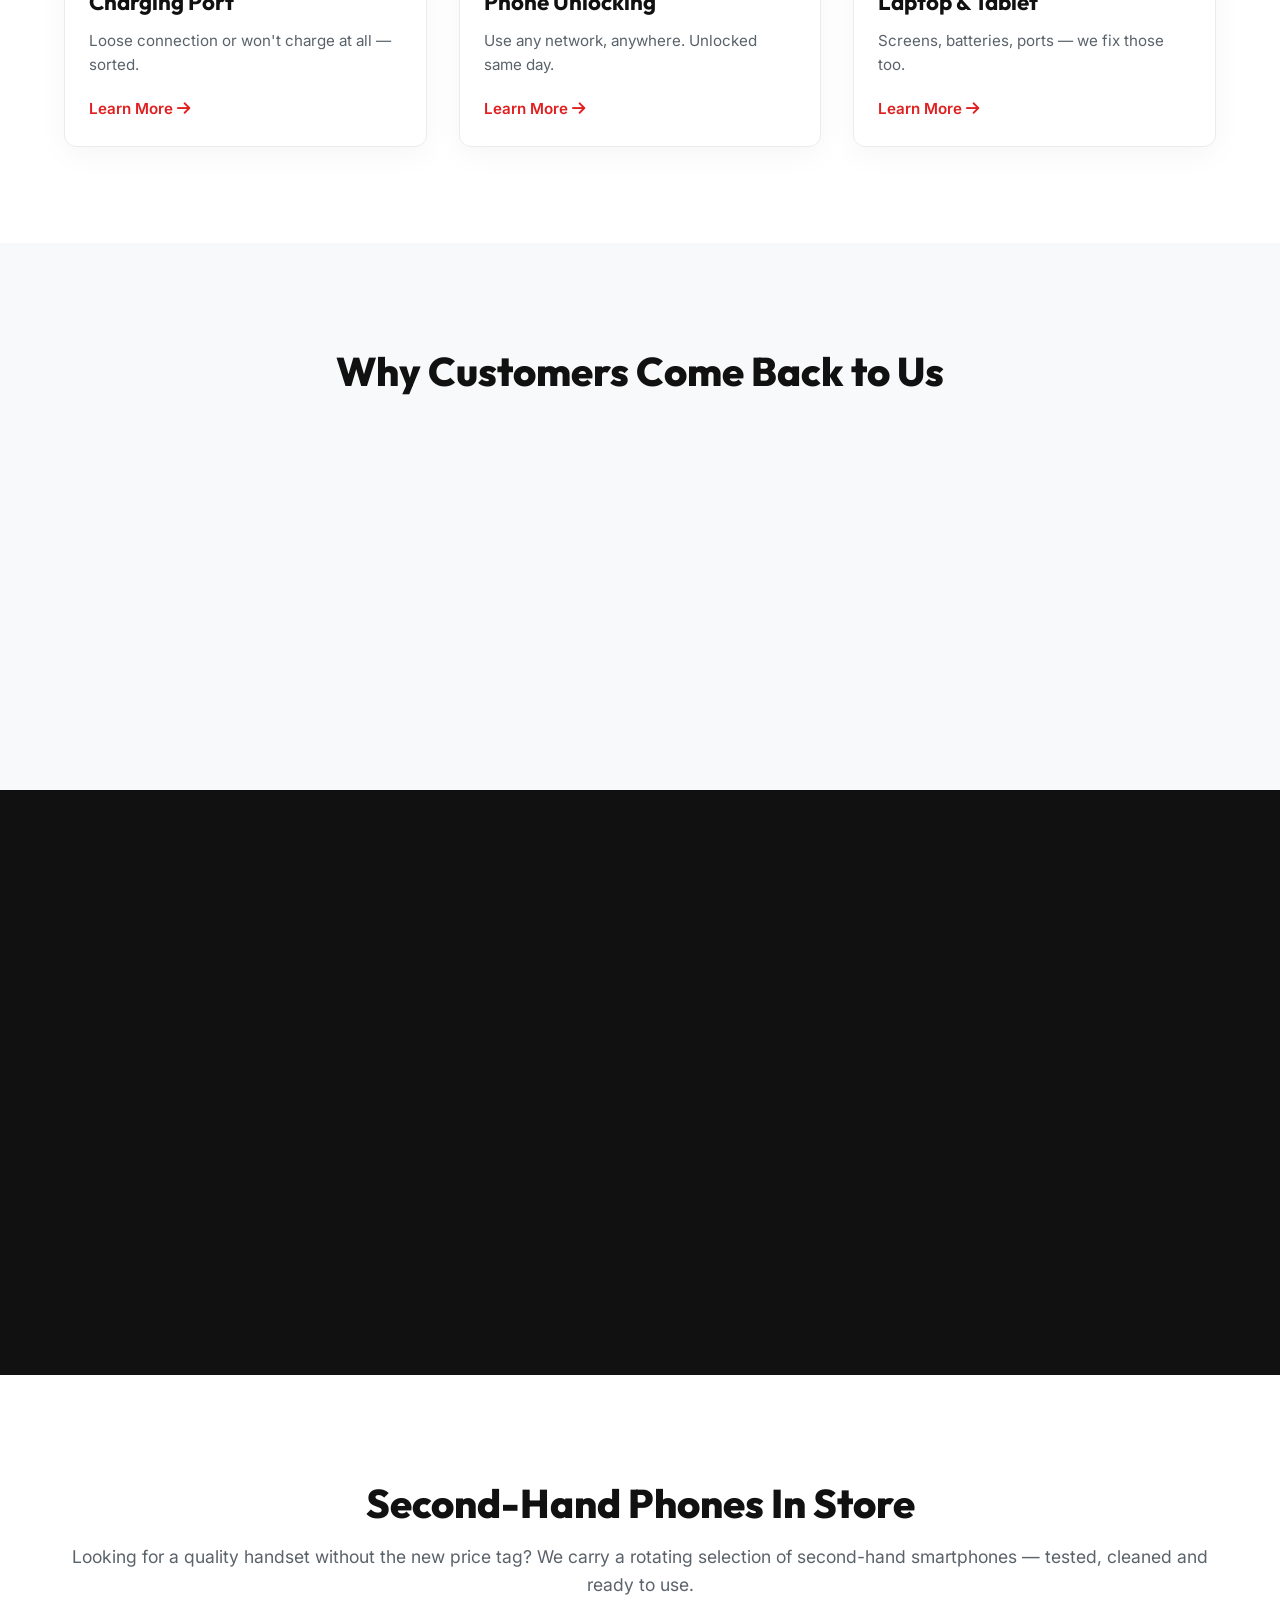
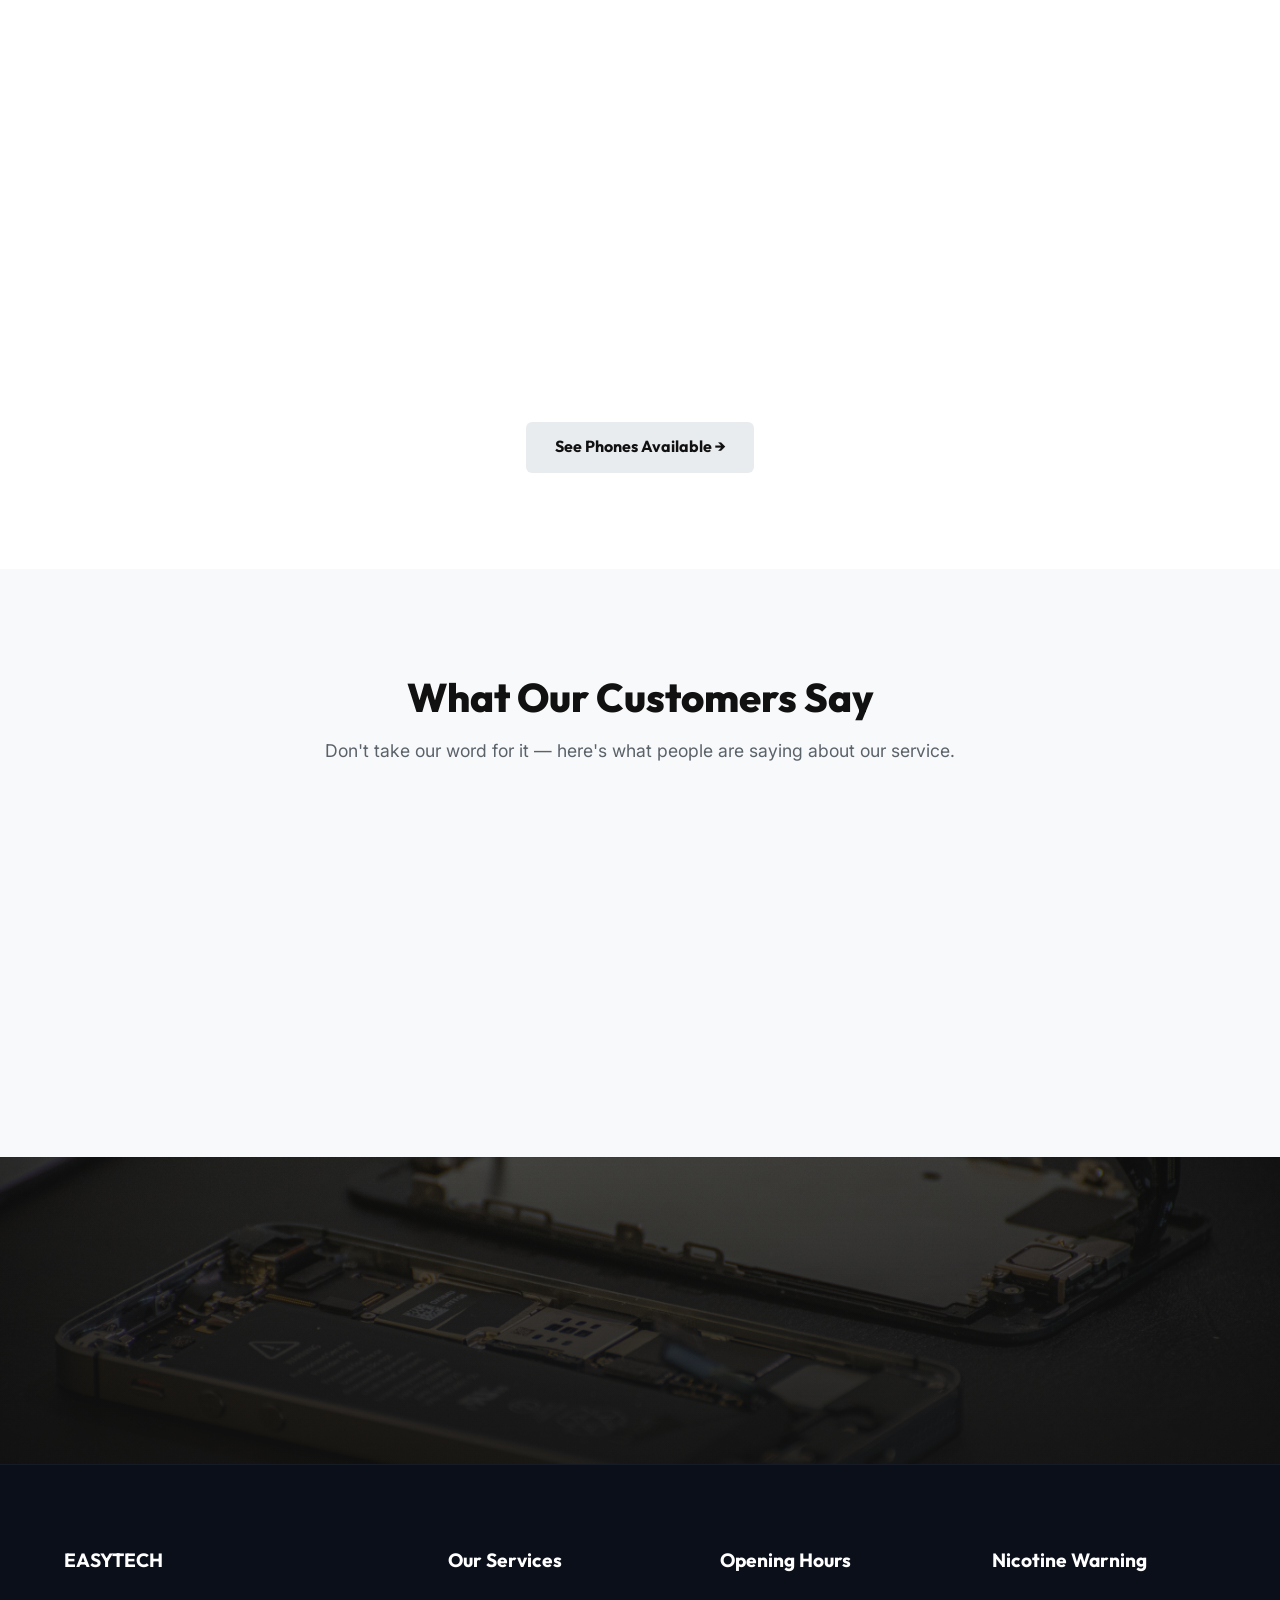
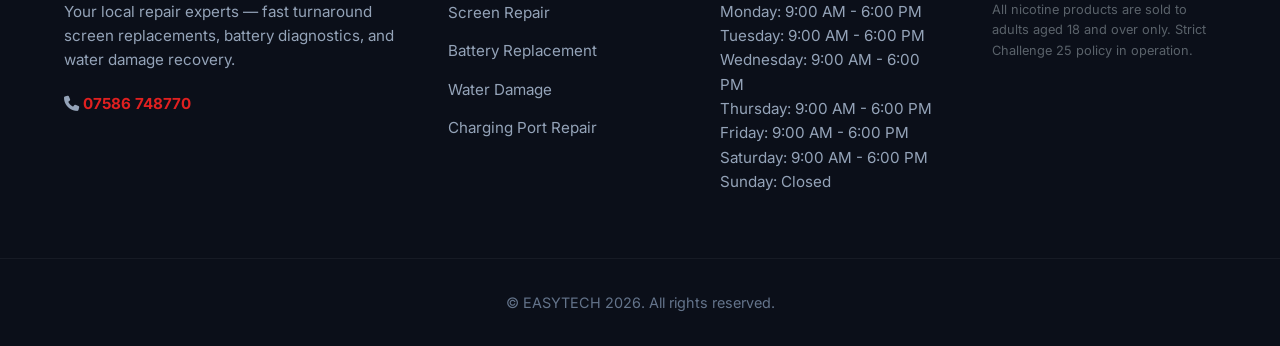
==== commit 3d7191b7: "Optimize for mobile, fix hero image crop, stack services, clean phone links, resolve laptop image du" ====
--- a/index.html
+++ b/index.html
@@ -29,7 +29,7 @@
                 <li><a href="vapes-pouches.html">Vapes & Pouches</a></li>
                 <li><a href="phones-in-store.html">Phones</a></li>
                 <li><a href="contact.html">Contact</a></li>
-                <li><a href="tel:07586748770" class="nav-cta"><i class="fa-solid fa-phone"></i> Call 07586 748770</a></li>
+                <li><a href="tel:07586748770" class="nav-cta"><i class="fa-solid fa-phone"></i> Call Now</a></li>
             </ul>
             <div class="hamburger" id="hamburger"><i class="fa-solid fa-bars"></i></div>
         </div>
@@ -41,7 +41,7 @@
                 <h1>Fast, Reliable Repairs.<br>Right Here on Baker St, London.</h1>
                 <p class="subheadline">Cracked screens, dead batteries, water damage — we fix it while you wait. Trusted by hundreds of local customers.</p>
                 <div class="hero-actions">
-                    <a href="tel:07586748770" class="btn btn-primary"><i class="fa-solid fa-phone"></i> Call Now: 07586 748770</a>
+                    <a href="tel:07586748770" class="btn btn-primary"><i class="fa-solid fa-phone"></i> Call Now</a>
                     <a href="#services" class="btn btn-secondary">See All Repairs ↓</a>
                 </div>
             </div>
@@ -190,7 +190,7 @@
         <div class="container reveal">
             <h2>Ready to Get Your Device Fixed?</h2>
             <p>Walk in or call ahead — we'll have it sorted before you know it.</p>
-            <a href="tel:07586748770" class="btn btn-primary"><i class="fa-solid fa-phone"></i> Call 07586 748770</a>
+            <a href="tel:07586748770" class="btn btn-primary"><i class="fa-solid fa-phone"></i> Call Now</a>
         </div>
     </section>
 
--- a/styles.css
+++ b/styles.css
@@ -808,6 +808,8 @@
 }
 
 @media (max-width: 768px) {
+    .services-grid { grid-template-columns: 1fr !important; }
+
     .nav-links {
         display: none;
         flex-direction: column;
@@ -850,3 +852,18 @@
     .vapes-teaser-images { flex-direction: column; }
     .vapes-teaser-images img { width: 100%; }
 }
+
+/* Fix Phone Unlocking Hero positioning on Mobile */
+@media (max-width: 768px) {
+    .phone-unlock-hero {
+        background-position: center 25% !important;
+    }
+}
+
+/* Prevent cropping of battery screenshots in hero journey on Mobile */
+@media (max-width: 768px) {
+    .battery-gallery img {
+        object-fit: contain !important;
+        background-color: var(--bg-alternate) !important;
+    }
+}
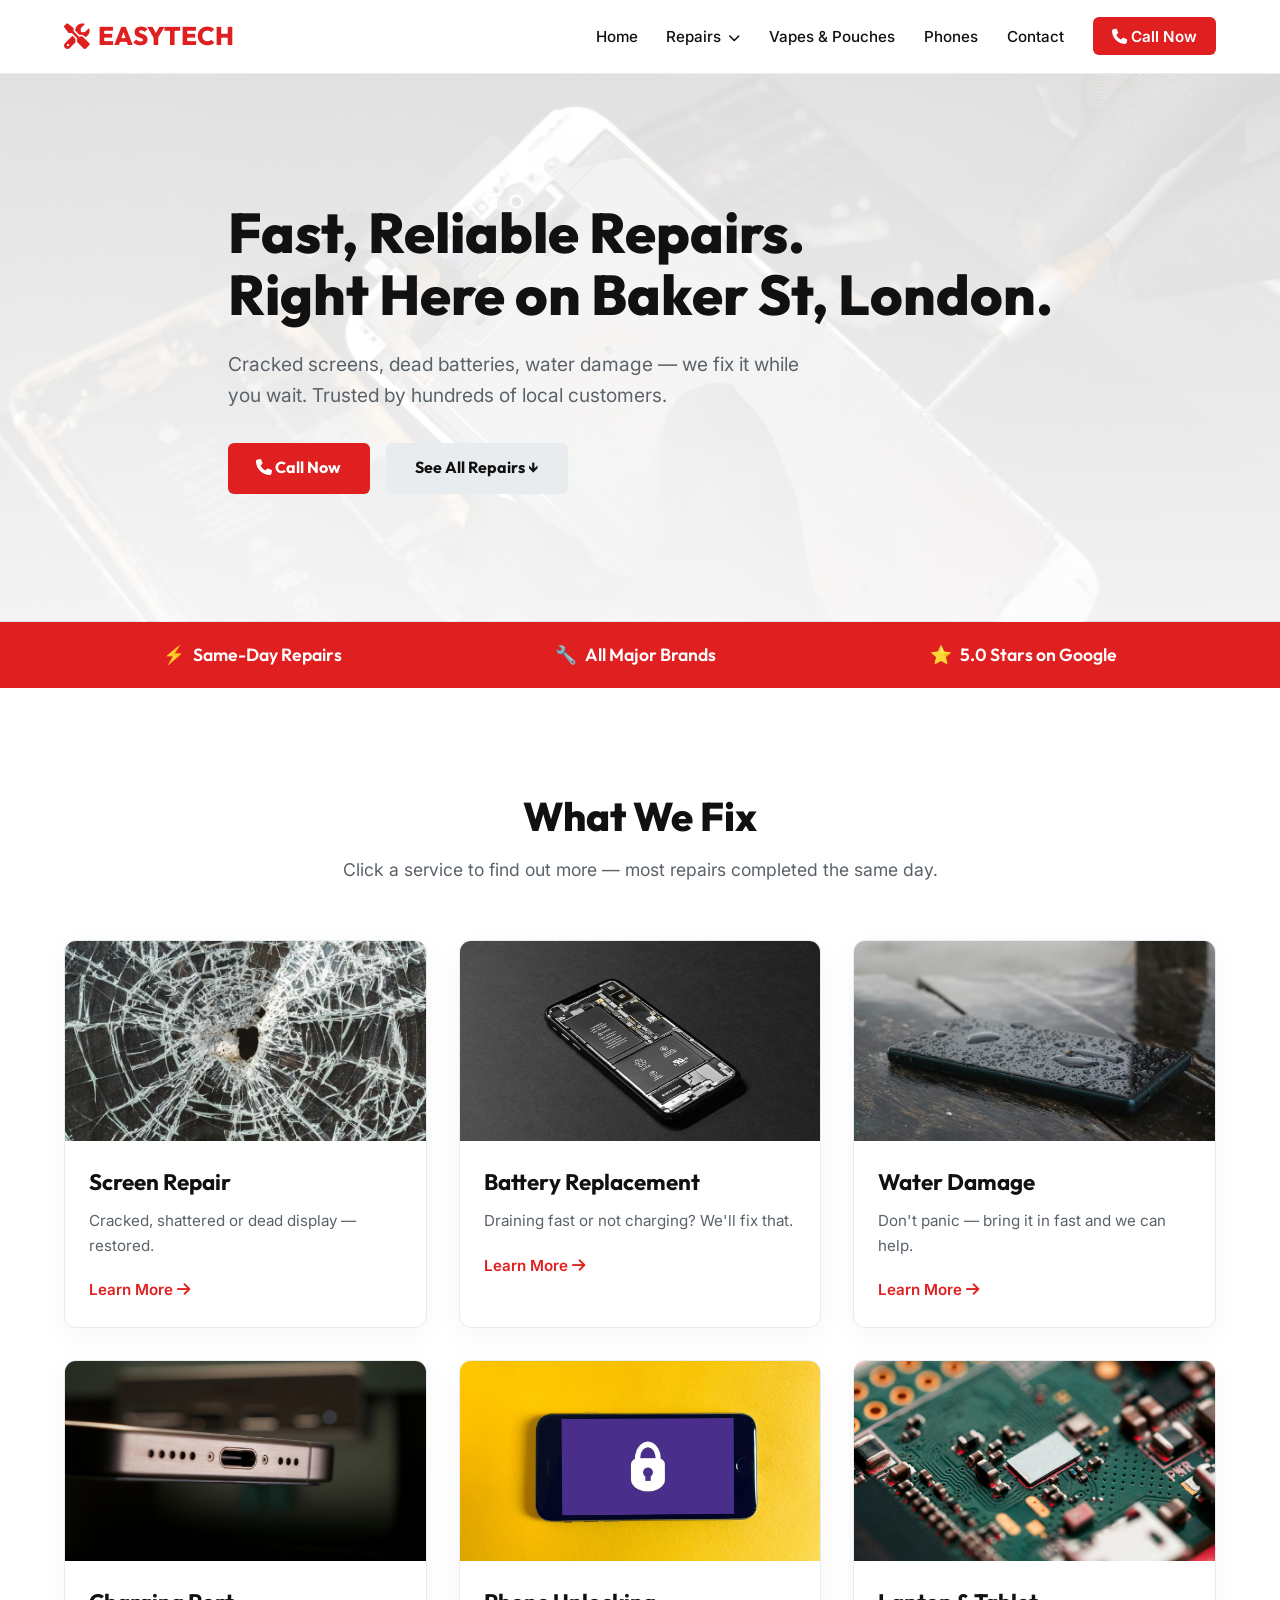
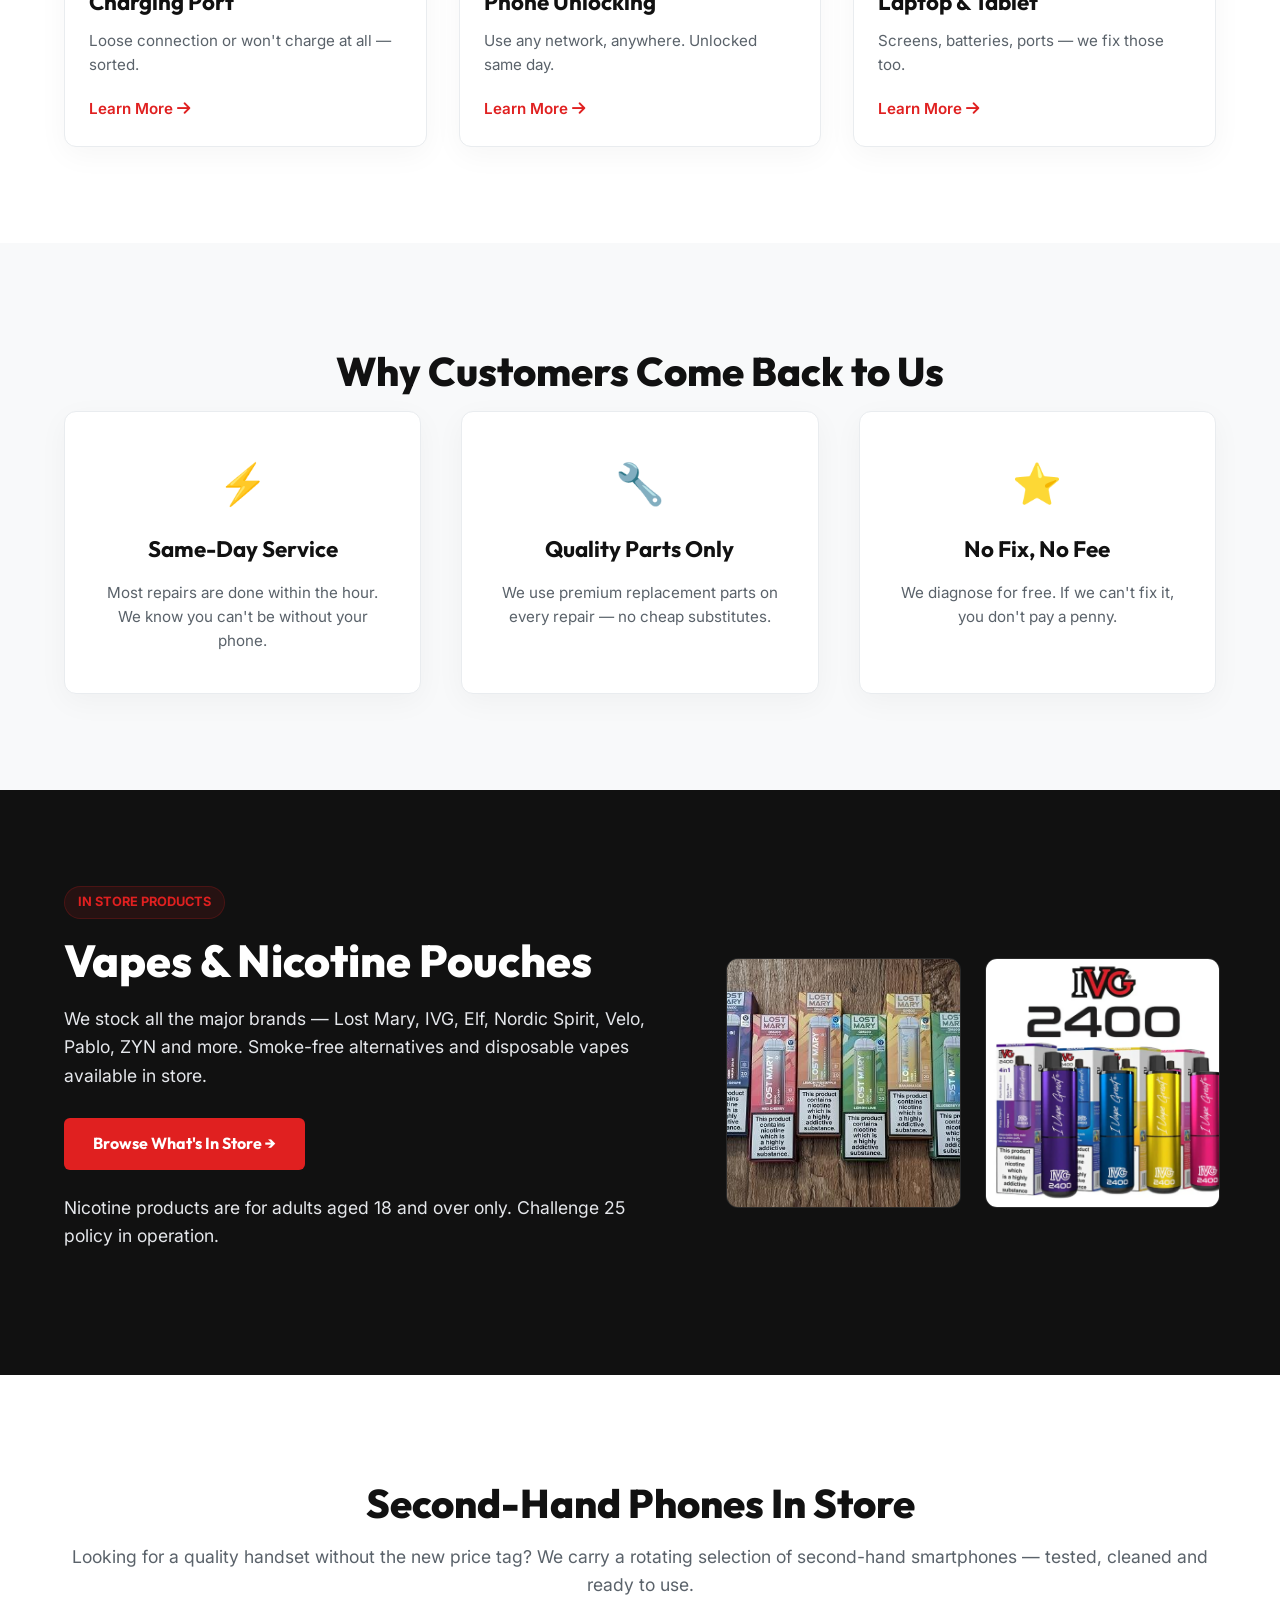
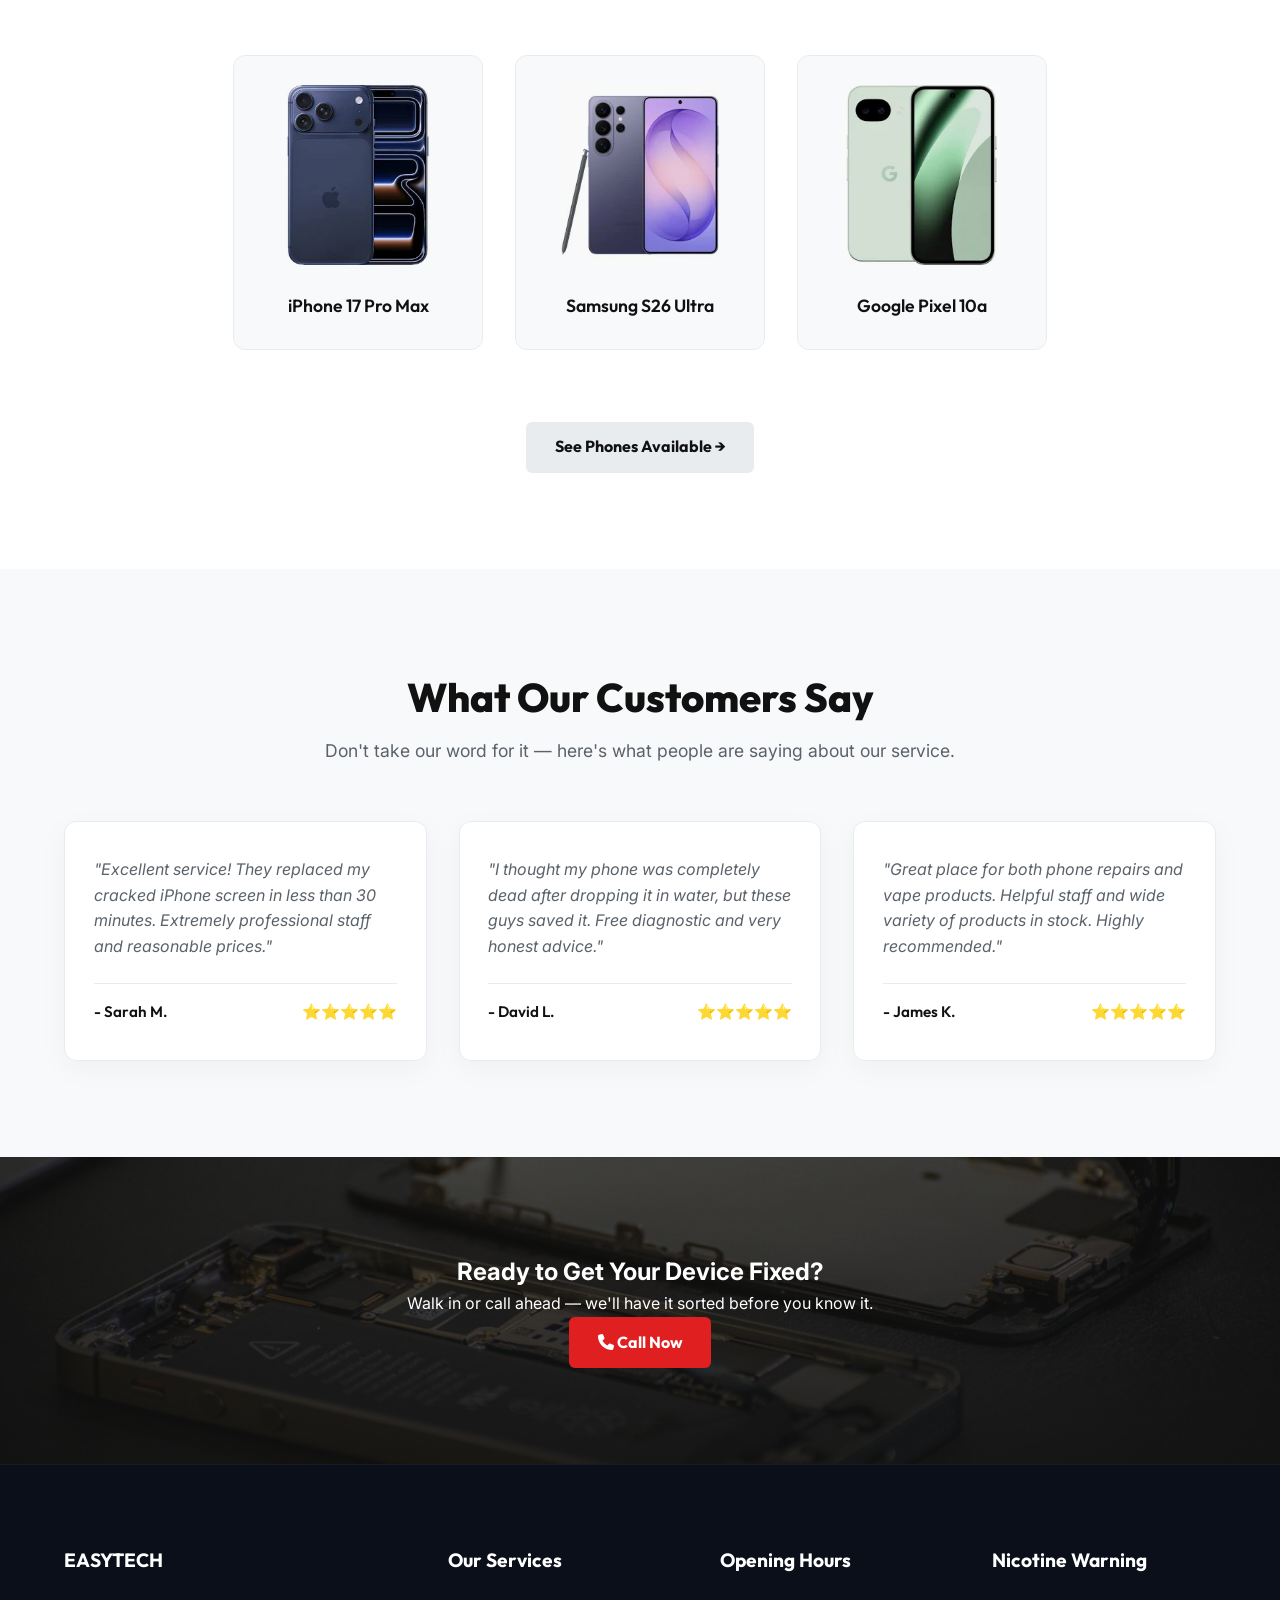
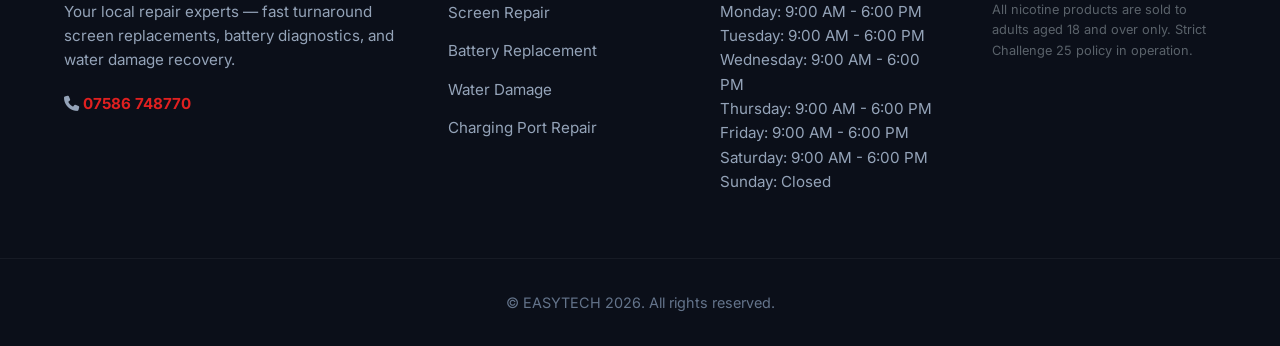
==== commit 0e1dc6ba: "Add Open Graph meta tags for WhatsApp storefront image preview card" ====
--- a/index.html
+++ b/index.html
@@ -7,7 +7,14 @@
     <link rel="stylesheet" href="styles.css">
     <link href="https://fonts.googleapis.com/css2?family=Inter:wght@300;400;500;600;700&family=Outfit:wght@400;500;600;700;800&display=swap" rel="stylesheet">
     <link rel="stylesheet" href="https://cdnjs.cloudflare.com/ajax/libs/font-awesome/6.4.0/css/all.min.css">
-</head>
+
+    <!-- Open Graph / Facebook / WhatsApp Preview -->
+    <meta property="og:type" content="website">
+    <meta property="og:url" content="https://mowleed2000.github.io/EasyTech/">
+    <meta property="og:title" content="Home | EASYTECH Tech Repairs Baker St, London">
+    <meta property="og:description" content="Your local repair experts — phones, laptops, tablets and more.">
+    <meta property="og:image" content="https://mowleed2000.github.io/EasyTech/repair-hero.jpg">
+  </head>
 <body>
 
     <nav class="navbar">
--- a/styles.css
+++ b/styles.css
@@ -867,3 +867,45 @@
         background-color: var(--bg-alternate) !important;
     }
 }
+
+/* Premium Mobile Dropdown Fixes */
+@media (max-width: 768px) {
+    .dropdown {
+        width: 100% !important;
+        text-align: center !important;
+    }
+    .dropdown-trigger, .dropdown > a {
+        display: inline-flex !important;
+        align-items: center !important;
+        justify-content: center !important;
+        width: 100% !important;
+        gap: 6px !important;
+    }
+    .dropdown-menu {
+        display: none !important; /* Hide by default on mobile */
+        position: static !important;
+        width: 100% !important;
+        background-color: var(--bg-alternate) !important;
+        border-radius: 6px !important;
+        margin-top: 10px !important;
+        padding: 8px 0 !important;
+        box-shadow: none !important;
+        border: none !important;
+        visibility: visible !important;
+        opacity: 1 !important;
+        transform: none !important;
+    }
+    .dropdown-menu.active {
+        display: block !important;
+    }
+    .dropdown-menu li {
+        width: 100% !important;
+    }
+    .dropdown-menu li a {
+        padding: 10px 20px !important;
+        text-align: center !important;
+        width: 100% !important;
+        font-size: 0.95rem !important;
+        display: block !important;
+    }
+}
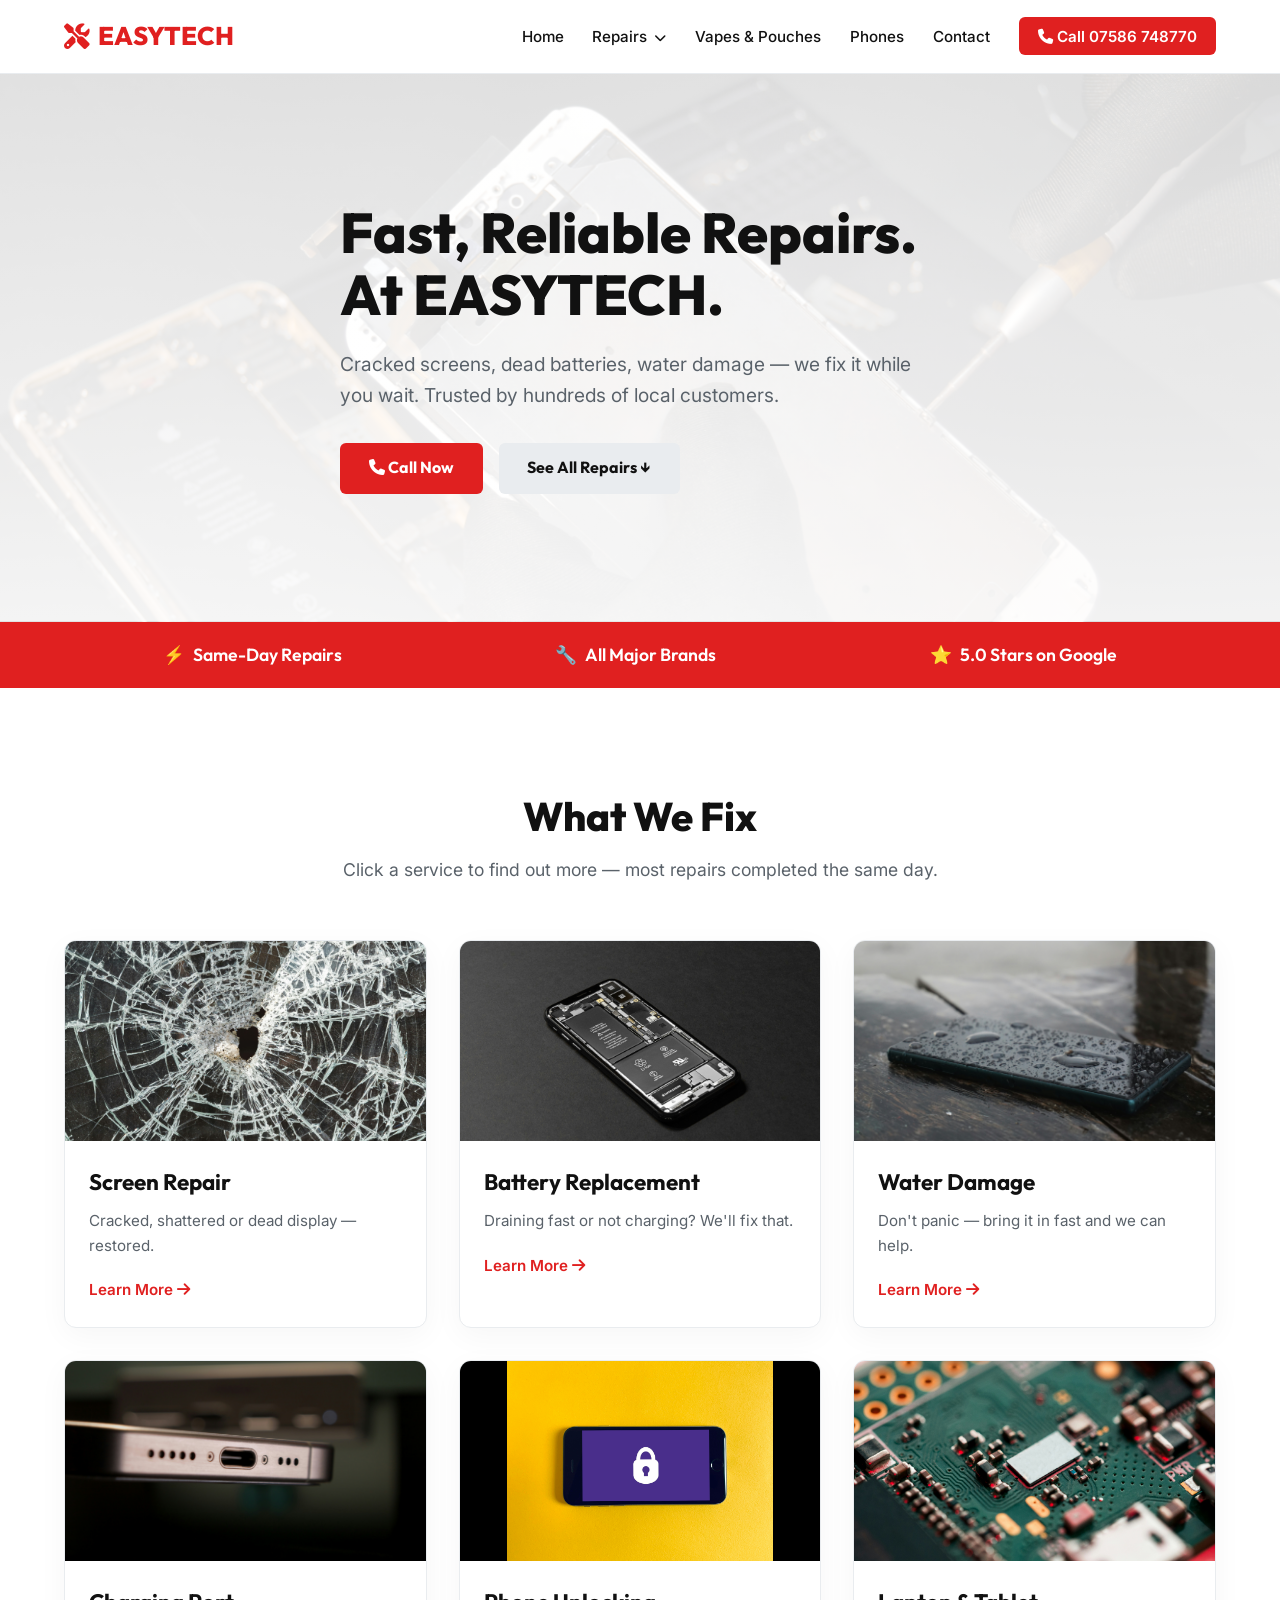
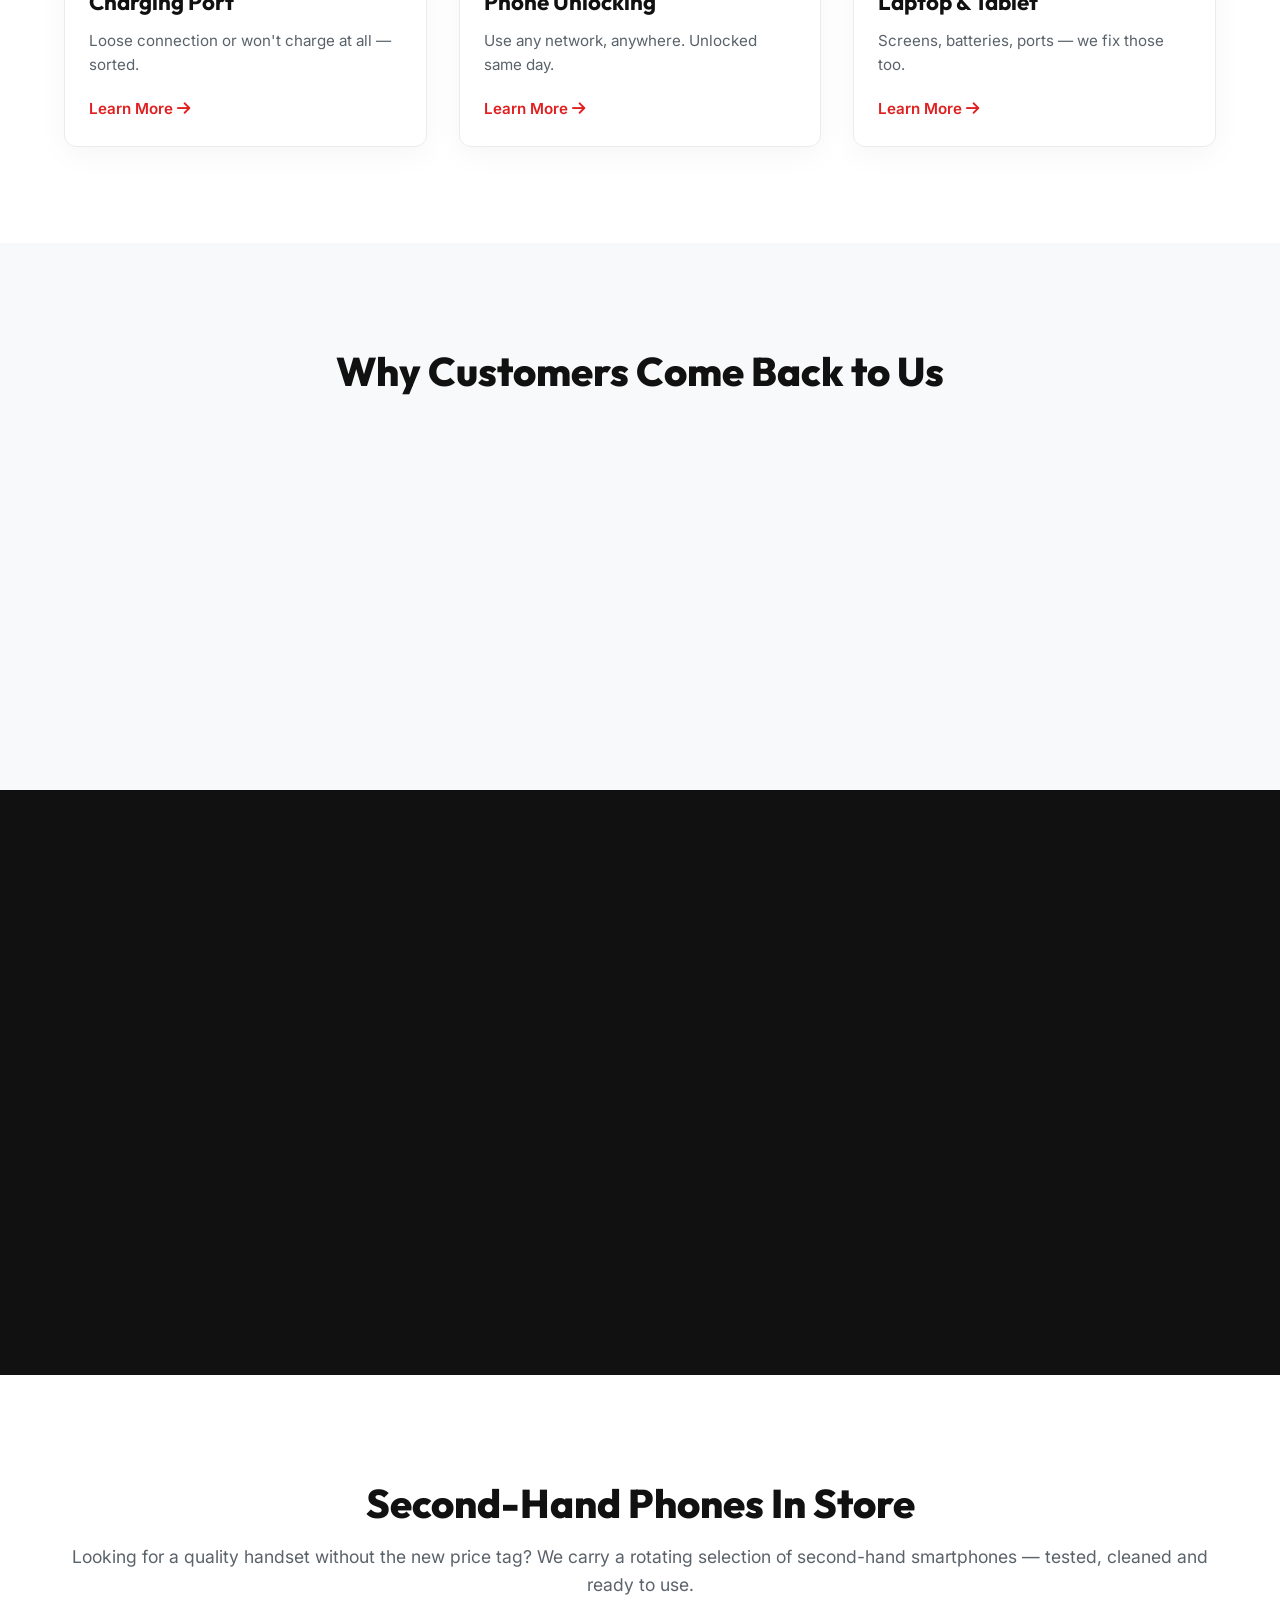
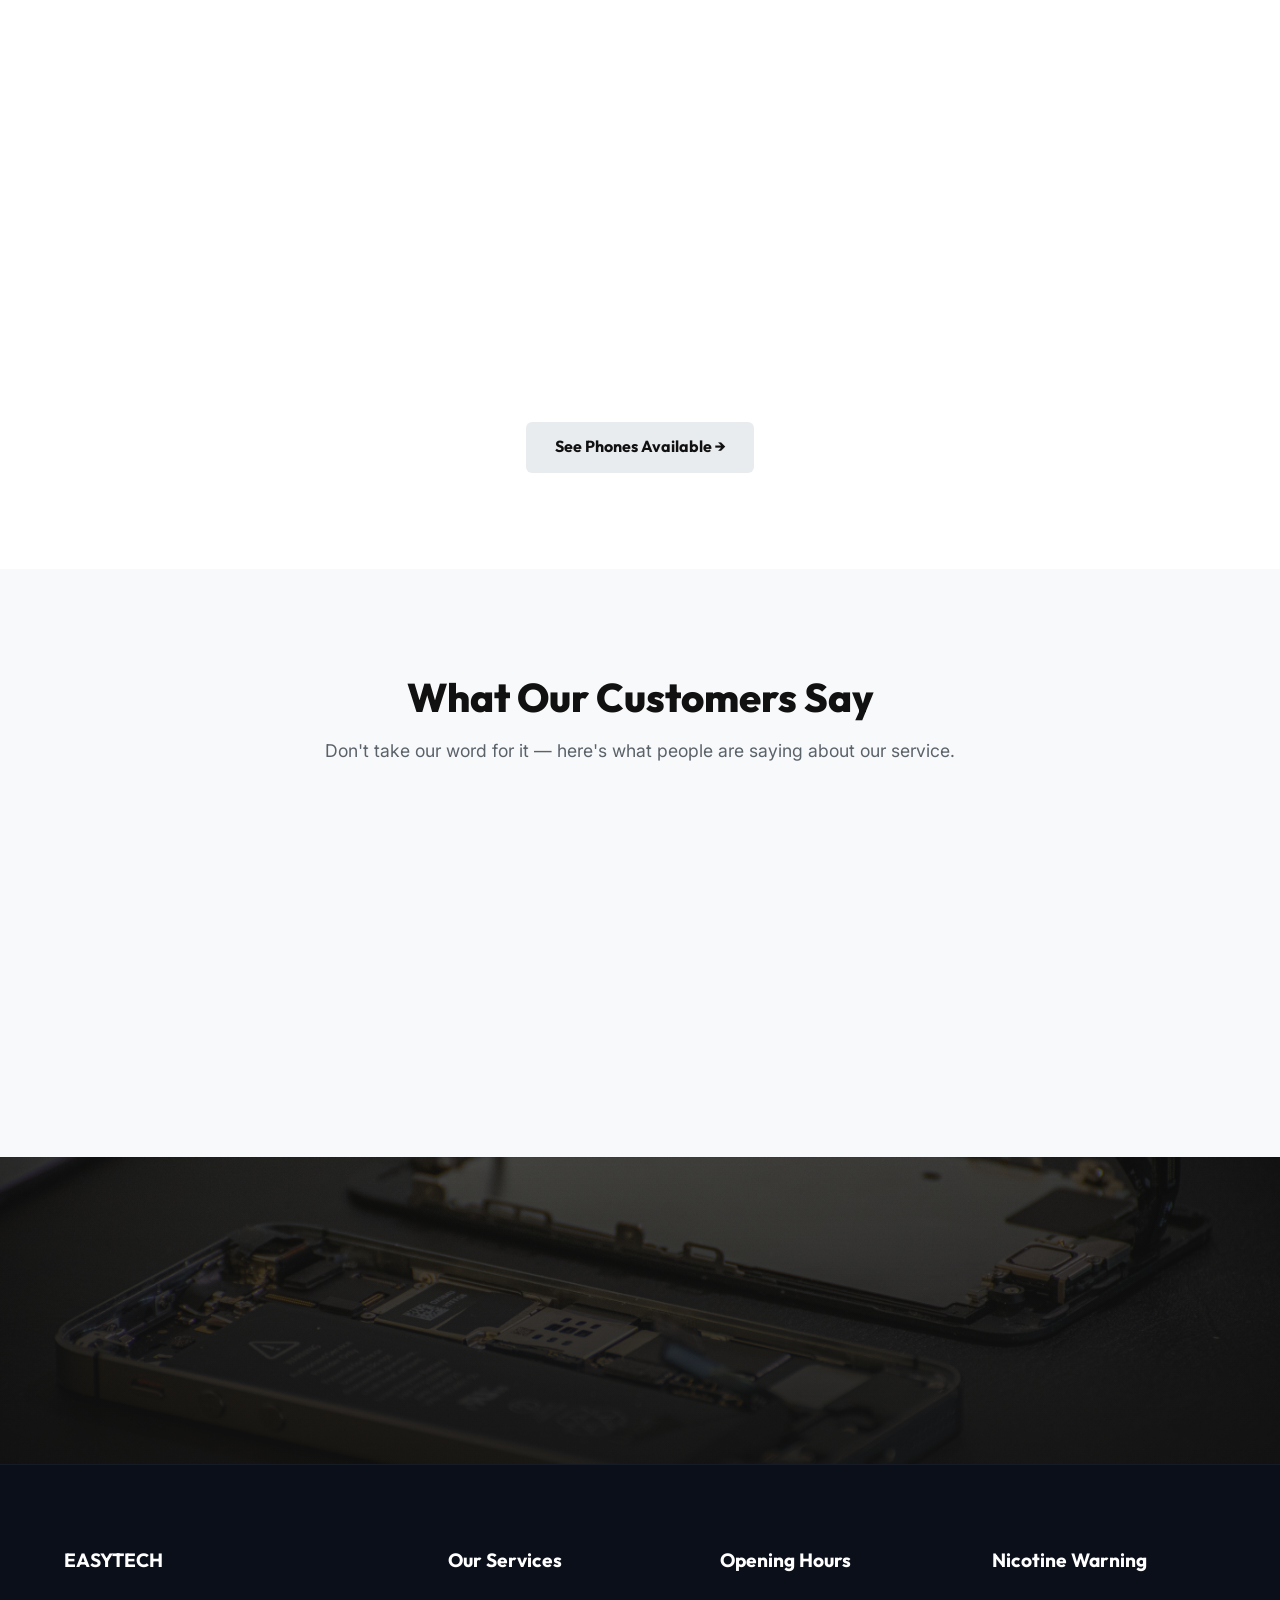
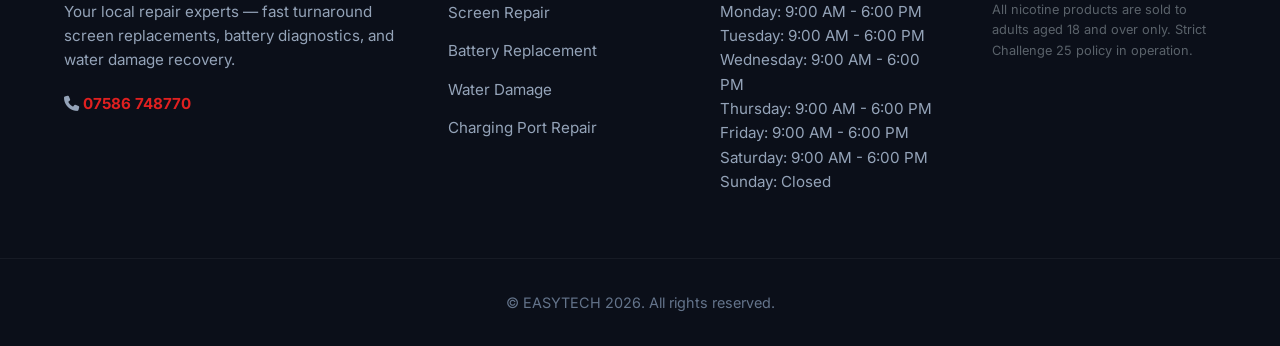
==== commit 9521f3f5: "Deploy premium responsive outreach site" ====
--- a/index.html
+++ b/index.html
@@ -4,17 +4,14 @@
     <meta charset="UTF-8">
     <meta name="viewport" content="width=device-width, initial-scale=1.0">
     <title>Home | EASYTECH Tech Repairs Baker St, London</title>
+    <meta property="og:title" content="Home | EASYTECH Tech Repairs Baker St, London">
+    <meta property="og:description" content="Professional Mobile Phone & Computer Repairs. Same-day service.">
+    <meta property="og:image" content="repair-hero.jpg">
+    <meta property="og:type" content="website">
     <link rel="stylesheet" href="styles.css">
     <link href="https://fonts.googleapis.com/css2?family=Inter:wght@300;400;500;600;700&family=Outfit:wght@400;500;600;700;800&display=swap" rel="stylesheet">
     <link rel="stylesheet" href="https://cdnjs.cloudflare.com/ajax/libs/font-awesome/6.4.0/css/all.min.css">
-
-    <!-- Open Graph / Facebook / WhatsApp Preview -->
-    <meta property="og:type" content="website">
-    <meta property="og:url" content="https://mowleed2000.github.io/EasyTech/">
-    <meta property="og:title" content="Home | EASYTECH Tech Repairs Baker St, London">
-    <meta property="og:description" content="Your local repair experts — phones, laptops, tablets and more.">
-    <meta property="og:image" content="https://mowleed2000.github.io/EasyTech/repair-hero.jpg">
-  </head>
+</head>
 <body>
 
     <nav class="navbar">
@@ -36,7 +33,7 @@
                 <li><a href="vapes-pouches.html">Vapes & Pouches</a></li>
                 <li><a href="phones-in-store.html">Phones</a></li>
                 <li><a href="contact.html">Contact</a></li>
-                <li><a href="tel:07586748770" class="nav-cta"><i class="fa-solid fa-phone"></i> Call Now</a></li>
+                <li><a href="tel:07586748770" class="nav-cta"><i class="fa-solid fa-phone"></i> Call 07586 748770</a></li>
             </ul>
             <div class="hamburger" id="hamburger"><i class="fa-solid fa-bars"></i></div>
         </div>
@@ -45,7 +42,7 @@
     <section class="hero" style="background-image: linear-gradient(rgba(255,255,255,0.85), rgba(255,255,255,0.95)), url('repair-hero.jpg');">
         <div class="container hero-container-layout">
             <div class="hero-text reveal">
-                <h1>Fast, Reliable Repairs.<br>Right Here on Baker St, London.</h1>
+                <h1>Fast, Reliable Repairs.<br>At EASYTECH.</h1>
                 <p class="subheadline">Cracked screens, dead batteries, water damage — we fix it while you wait. Trusted by hundreds of local customers.</p>
                 <div class="hero-actions">
                     <a href="tel:07586748770" class="btn btn-primary"><i class="fa-solid fa-phone"></i> Call Now</a>
@@ -197,7 +194,7 @@
         <div class="container reveal">
             <h2>Ready to Get Your Device Fixed?</h2>
             <p>Walk in or call ahead — we'll have it sorted before you know it.</p>
-            <a href="tel:07586748770" class="btn btn-primary"><i class="fa-solid fa-phone"></i> Call Now</a>
+            <a href="tel:07586748770" class="btn btn-primary"><i class="fa-solid fa-phone"></i> Call 07586 748770</a>
         </div>
     </section>
 
--- a/styles.css
+++ b/styles.css
@@ -808,8 +808,6 @@
 }
 
 @media (max-width: 768px) {
-    .services-grid { grid-template-columns: 1fr !important; }
-
     .nav-links {
         display: none;
         flex-direction: column;
@@ -851,13 +849,6 @@
     .hero-actions { flex-direction: column; }
     .vapes-teaser-images { flex-direction: column; }
     .vapes-teaser-images img { width: 100%; }
-}
-
-/* Fix Phone Unlocking Hero positioning on Mobile */
-@media (max-width: 768px) {
-    .phone-unlock-hero {
-        background-position: center 25% !important;
-    }
 }
 
 /* Prevent cropping of battery screenshots in hero journey on Mobile */
@@ -909,3 +900,9 @@
         display: block !important;
     }
 }
+
+/* SIM Not Supported Image Fix */
+img[src*="sim not supported"], img[src*="unlock"] {
+    object-fit: contain !important;
+    background-color: #000 !important;
+}
